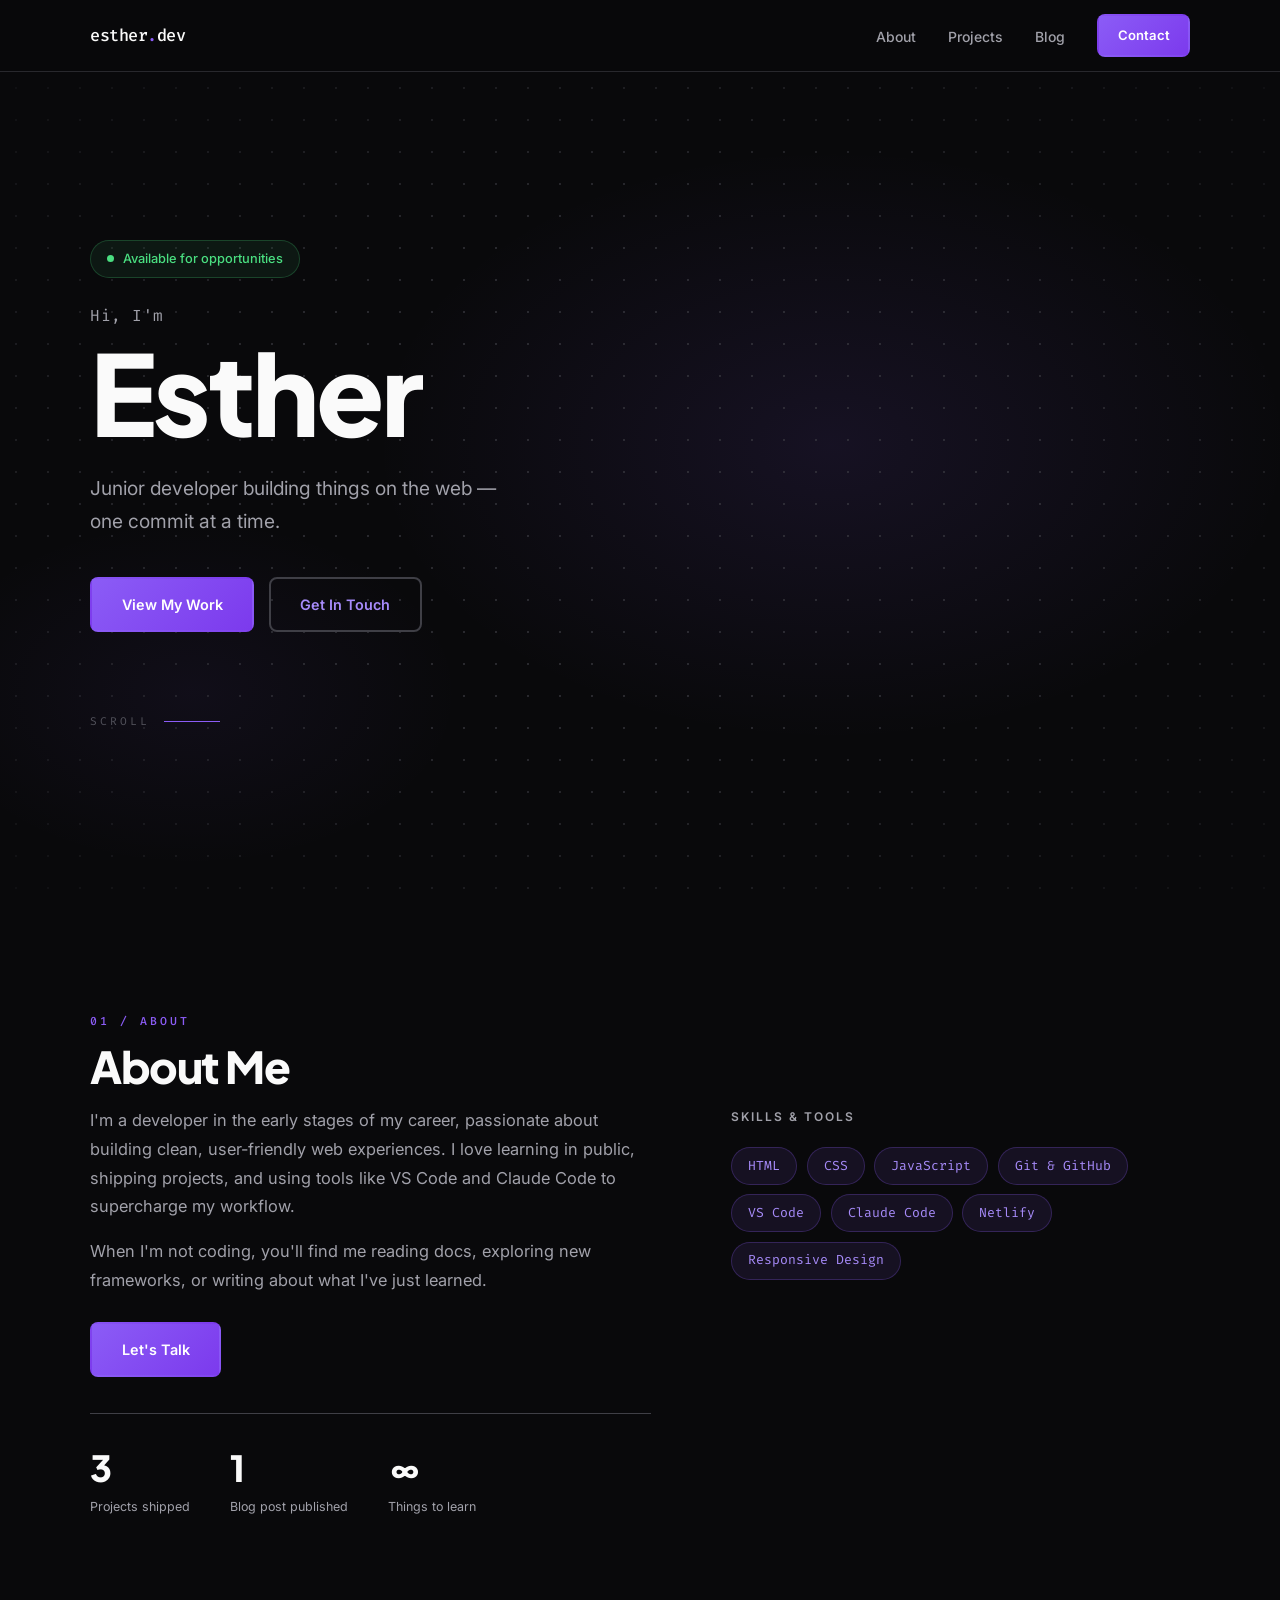
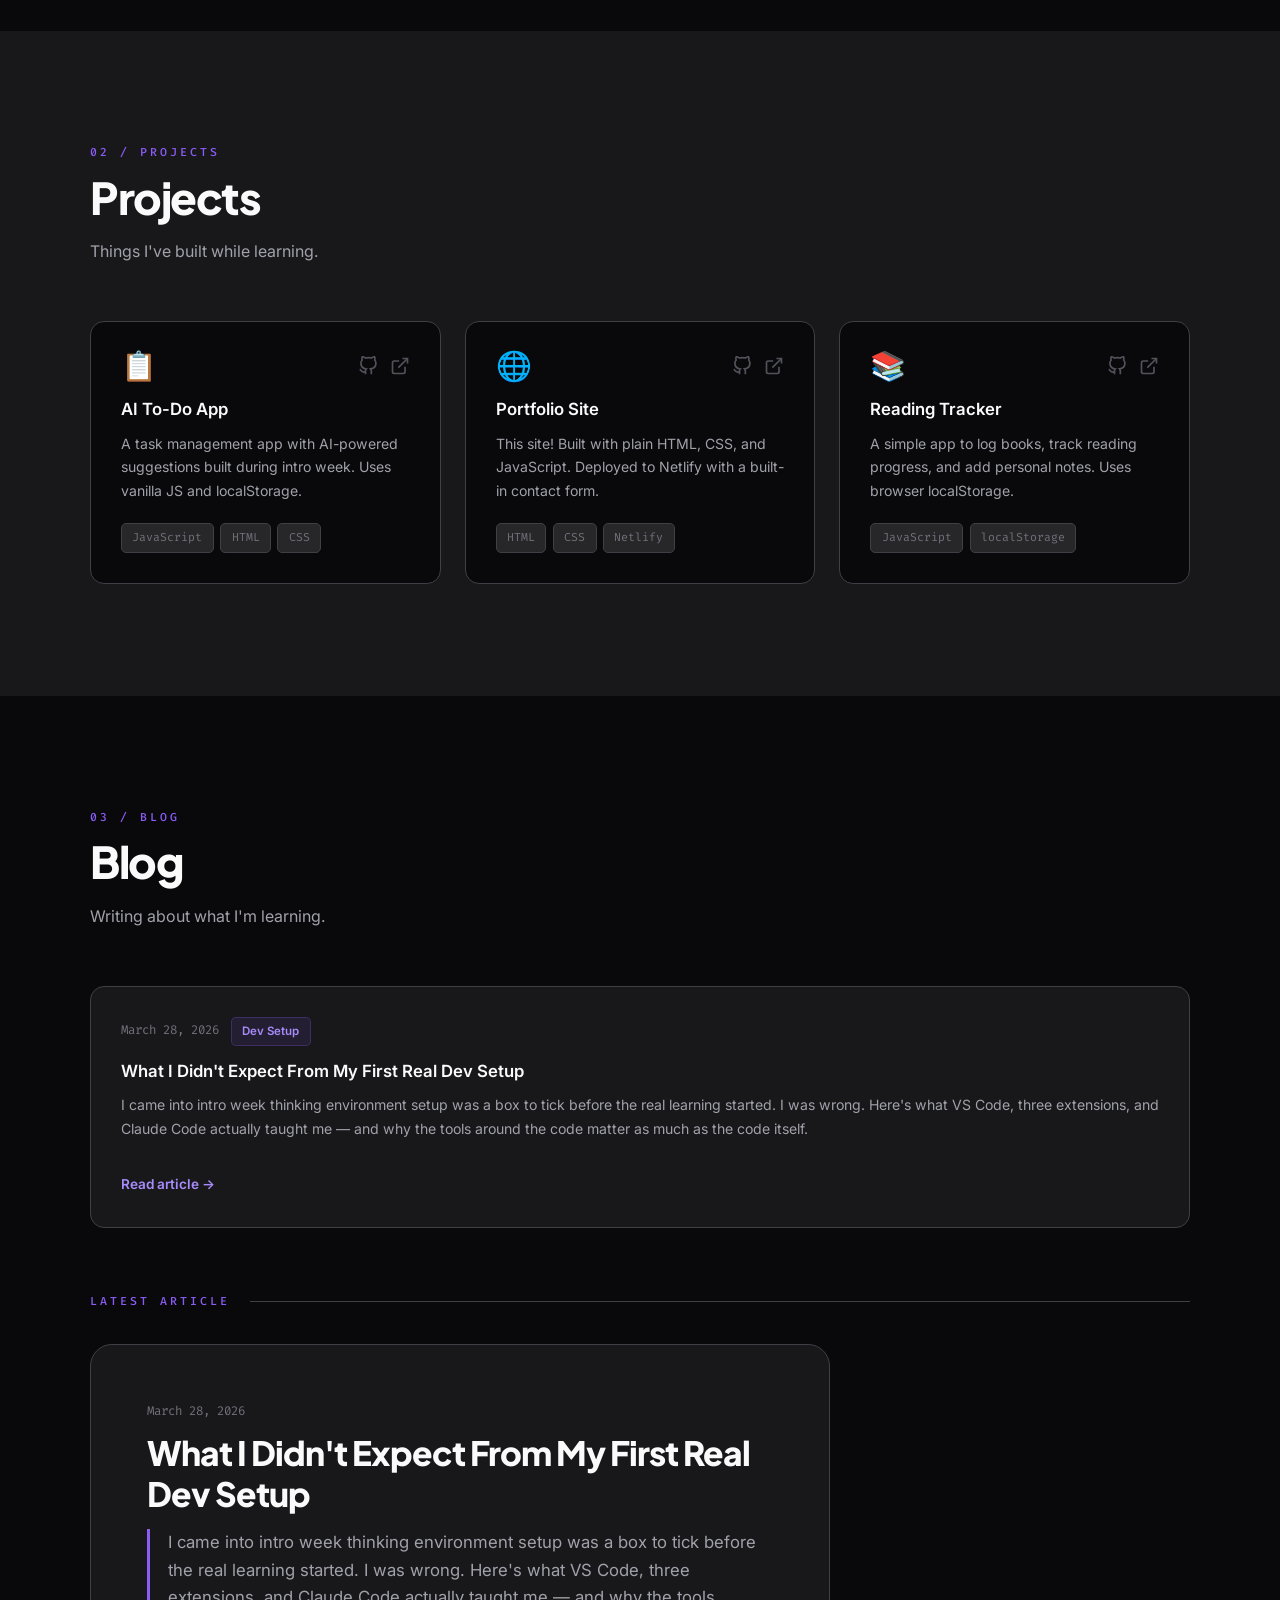
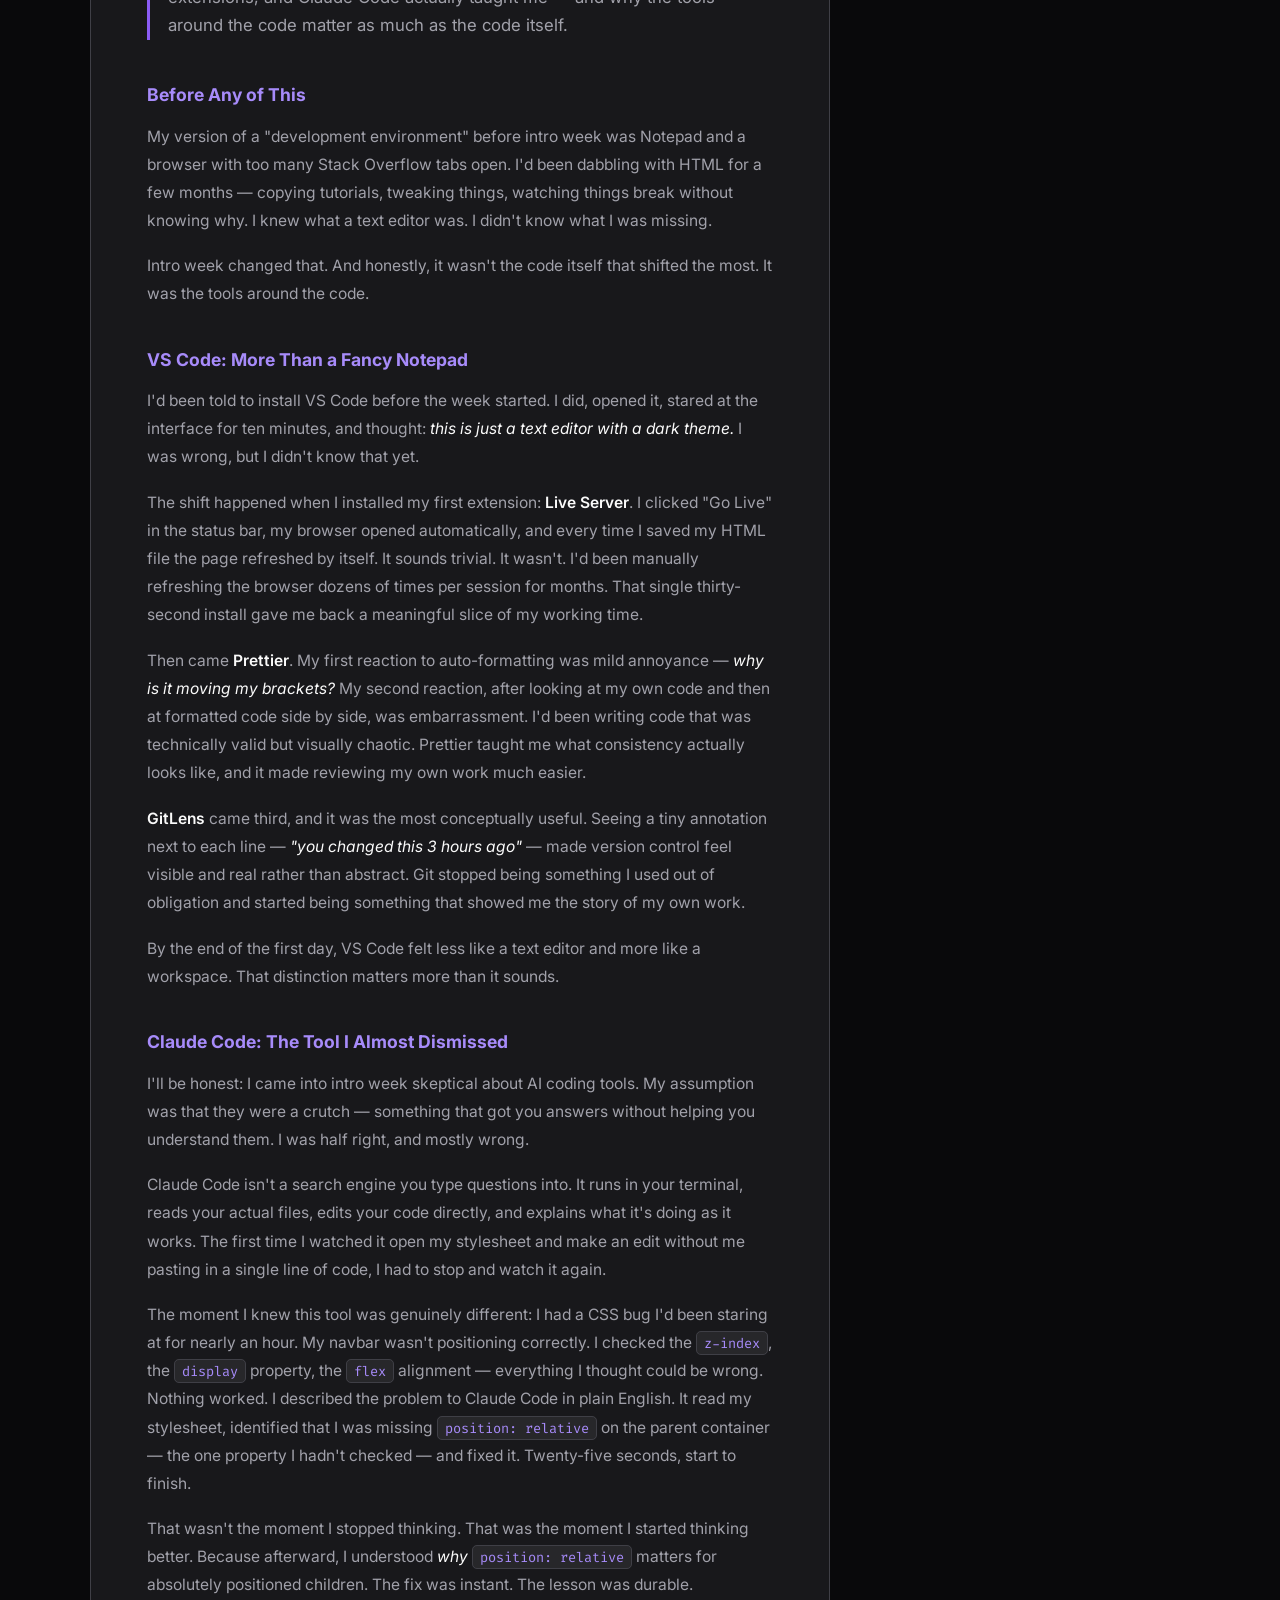
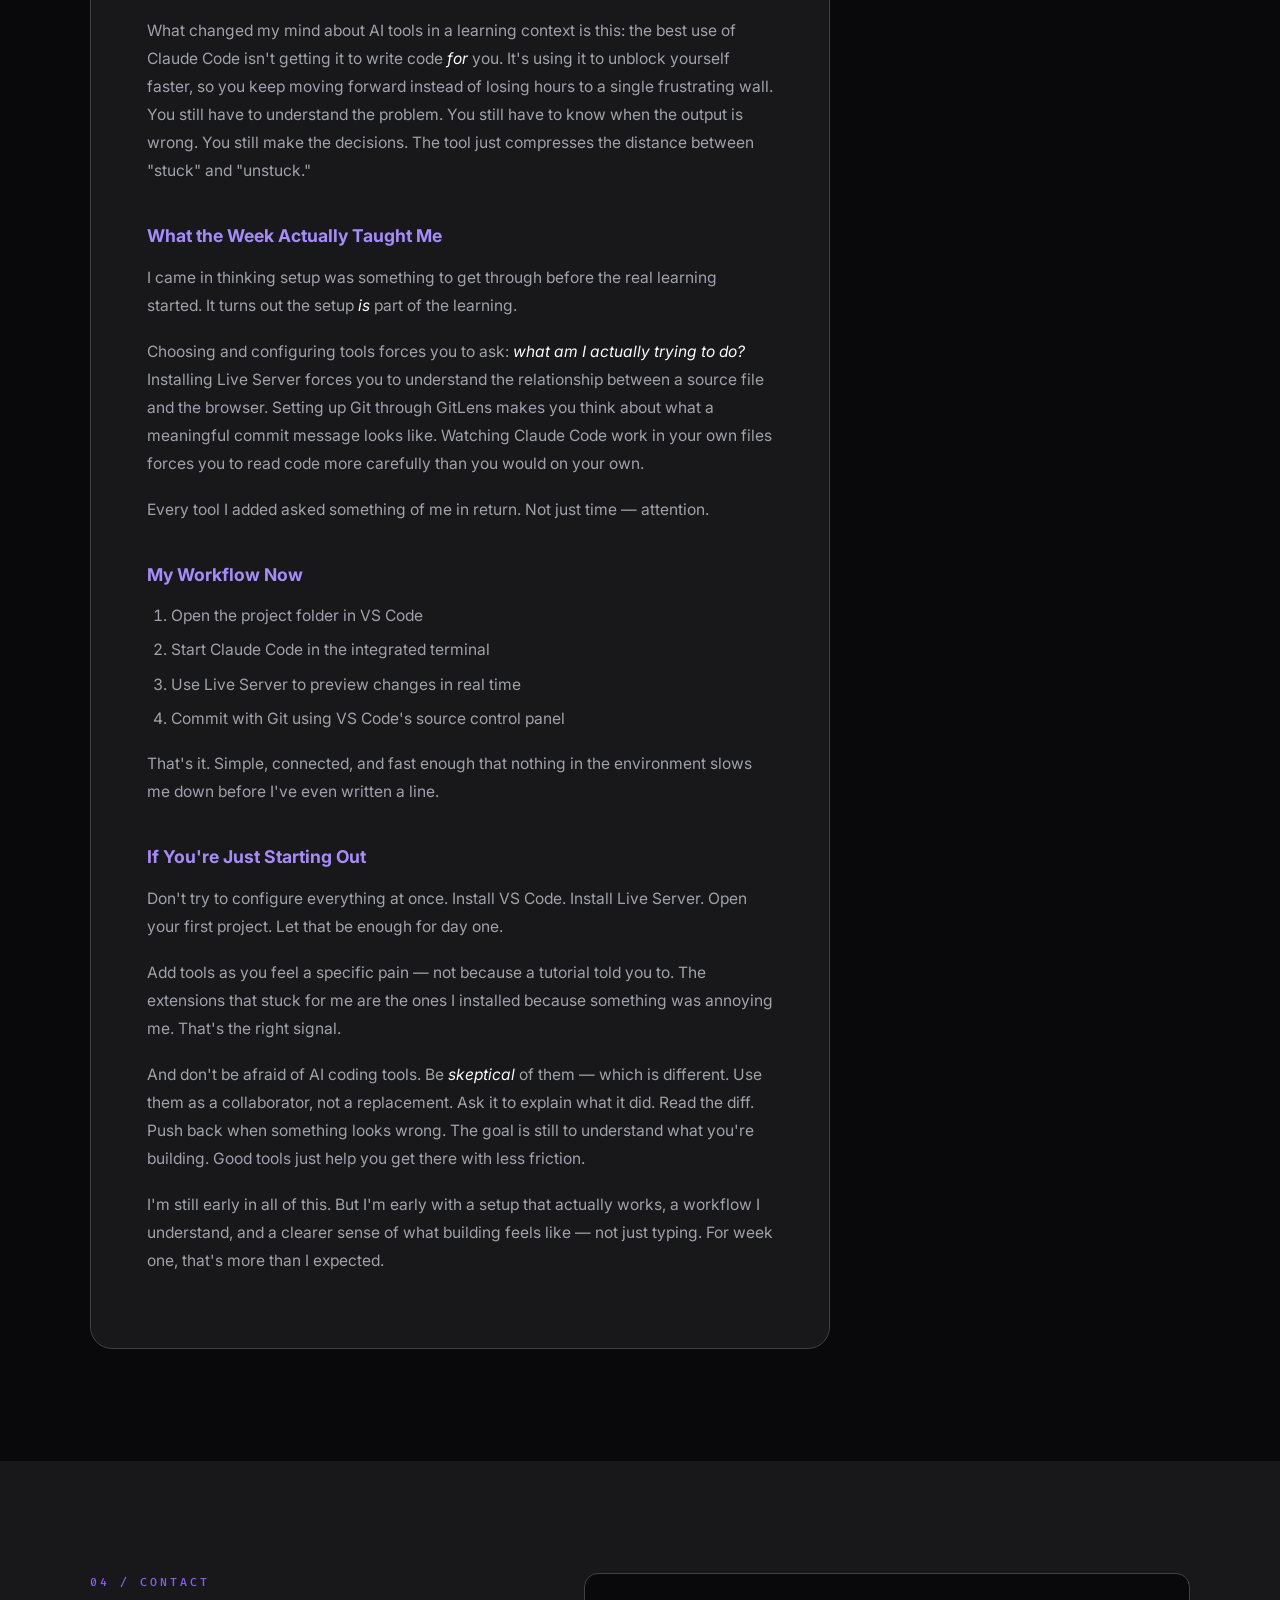
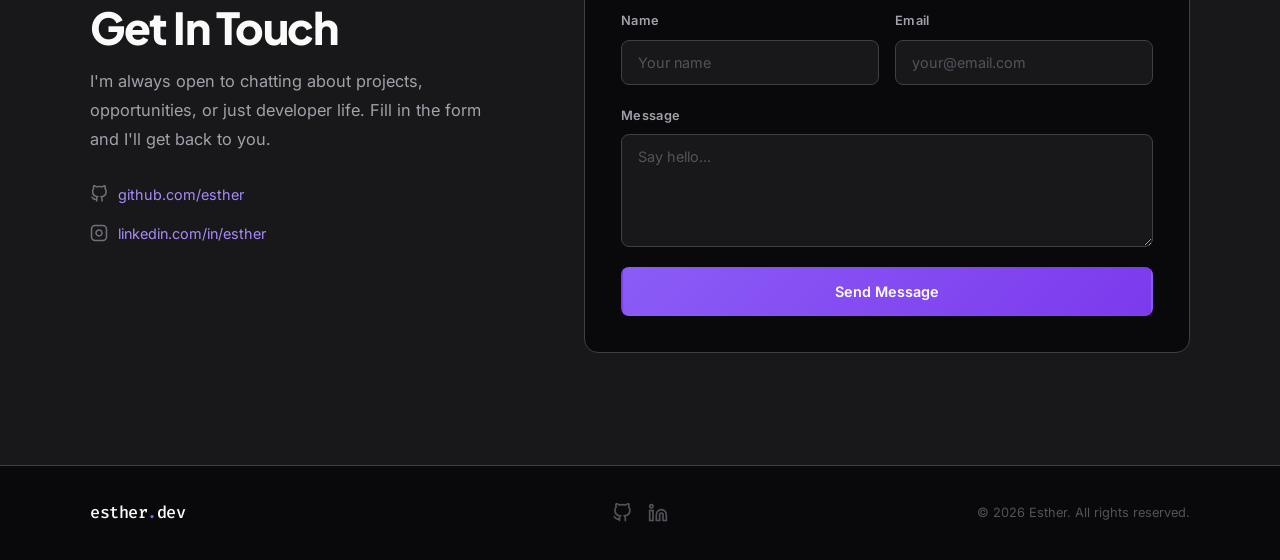
==== index.html @ bf86b767 "Add files via upload initial commit - portfolio website" ====
<!DOCTYPE html>
<html lang="en">
<head>
  <meta charset="UTF-8" />
  <meta name="viewport" content="width=device-width, initial-scale=1.0" />
  <title>Esther | Developer Portfolio</title>
  <link rel="stylesheet" href="style.css" />
  <link rel="preconnect" href="https://fonts.googleapis.com" />
  <link rel="preconnect" href="https://fonts.gstatic.com" crossorigin />
  <link href="https://fonts.googleapis.com/css2?family=Plus+Jakarta+Sans:wght@700;800&family=Inter:wght@400;500;600&family=Fira+Code:wght@400;500&display=swap" rel="stylesheet" />
</head>
<body>

  <!-- ========== NAV ========== -->
  <header class="nav-header">
    <nav class="nav container">
      <a href="#hero" class="nav-logo">esther<span class="accent">.</span>dev</a>
      <ul class="nav-links">
        <li><a href="#about">About</a></li>
        <li><a href="#projects">Projects</a></li>
        <li><a href="#blog">Blog</a></li>
        <li><a href="#contact" class="btn btn-sm">Contact</a></li>
      </ul>
      <button class="nav-toggle" aria-label="Toggle menu" aria-expanded="false">
        <span></span><span></span><span></span>
      </button>
    </nav>
  </header>

  <main>

    <!-- ========== HERO ========== -->
    <section id="hero" class="hero">
      <div class="hero-dots" aria-hidden="true"></div>
      <div class="container hero-inner">
        <div class="hero-badge fade-up">
          <span class="badge-dot"></span>
          Available for opportunities
        </div>
        <p class="hero-greeting fade-up delay-1">Hi, I'm</p>
        <h1 class="hero-name fade-up delay-2">Esther</h1>
        <p class="hero-tagline fade-up delay-3">
          Junior developer building things on the web —<br />
          one commit at a time.
        </p>
        <div class="hero-cta fade-up delay-4">
          <a href="#projects" class="btn">View My Work</a>
          <a href="#contact" class="btn btn-outline">Get In Touch</a>
        </div>
        <div class="hero-scroll fade-up delay-5" aria-hidden="true">
          <span>scroll</span>
          <div class="scroll-line"></div>
        </div>
      </div>
    </section>

    <!-- ========== ABOUT ========== -->
    <section id="about" class="about section">
      <div class="container">
        <span class="section-label reveal">01 / About</span>
        <h2 class="section-title reveal">About Me</h2>
        <div class="about-grid">
          <div class="about-text reveal">
            <p>
              I'm a developer in the early stages of my career, passionate about building clean,
              user-friendly web experiences. I love learning in public, shipping projects,
              and using tools like VS Code and Claude Code to supercharge my workflow.
            </p>
            <p>
              When I'm not coding, you'll find me reading docs, exploring new frameworks,
              or writing about what I've just learned.
            </p>
            <a href="#contact" class="btn mt-md">Let's Talk</a>
            <div class="about-stats">
              <div class="stat">
                <span class="stat-number">3</span>
                <span class="stat-label">Projects shipped</span>
              </div>
              <div class="stat">
                <span class="stat-number">1</span>
                <span class="stat-label">Blog post published</span>
              </div>
              <div class="stat">
                <span class="stat-number">&#8734;</span>
                <span class="stat-label">Things to learn</span>
              </div>
            </div>
          </div>
          <div class="skills reveal delay-1">
            <h3>Skills &amp; Tools</h3>
            <ul class="skill-list">
              <li><span class="skill-tag">HTML</span></li>
              <li><span class="skill-tag">CSS</span></li>
              <li><span class="skill-tag">JavaScript</span></li>
              <li><span class="skill-tag">Git &amp; GitHub</span></li>
              <li><span class="skill-tag">VS Code</span></li>
              <li><span class="skill-tag">Claude Code</span></li>
              <li><span class="skill-tag">Netlify</span></li>
              <li><span class="skill-tag">Responsive Design</span></li>
            </ul>
          </div>
        </div>
      </div>
    </section>

    <!-- ========== PROJECTS ========== -->
    <section id="projects" class="projects section section-alt">
      <div class="container">
        <span class="section-label reveal">02 / Projects</span>
        <h2 class="section-title reveal">Projects</h2>
        <p class="section-subtitle reveal">Things I've built while learning.</p>
        <div class="card-grid">

          <article class="card reveal">
            <div class="card-top">
              <span class="card-icon">&#128203;</span>
              <div class="card-links">
                <a href="#" aria-label="GitHub repo" title="GitHub">
                  <svg width="20" height="20" viewBox="0 0 24 24" fill="none" stroke="currentColor" stroke-width="2"><path d="M9 19c-5 1.5-5-2.5-7-3m14 6v-3.87a3.37 3.37 0 0 0-.94-2.61c3.14-.35 6.44-1.54 6.44-7A5.44 5.44 0 0 0 20 4.77 5.07 5.07 0 0 0 19.91 1S18.73.65 16 2.48a13.38 13.38 0 0 0-7 0C6.27.65 5.09 1 5.09 1A5.07 5.07 0 0 0 5 4.77a5.44 5.44 0 0 0-1.5 3.78c0 5.42 3.3 6.61 6.44 7A3.37 3.37 0 0 0 9 18.13V22"/></svg>
                </a>
                <a href="#" aria-label="Live demo" title="Live demo">
                  <svg width="20" height="20" viewBox="0 0 24 24" fill="none" stroke="currentColor" stroke-width="2"><path d="M18 13v6a2 2 0 0 1-2 2H5a2 2 0 0 1-2-2V8a2 2 0 0 1 2-2h6"/><polyline points="15 3 21 3 21 9"/><line x1="10" y1="14" x2="21" y2="3"/></svg>
                </a>
              </div>
            </div>
            <h3 class="card-title">AI To-Do App</h3>
            <p class="card-desc">A task management app with AI-powered suggestions built during intro week. Uses vanilla JS and localStorage.</p>
            <div class="card-tags">
              <span>JavaScript</span><span>HTML</span><span>CSS</span>
            </div>
          </article>

          <article class="card reveal delay-1">
            <div class="card-top">
              <span class="card-icon">&#127760;</span>
              <div class="card-links">
                <a href="#" aria-label="GitHub repo" title="GitHub">
                  <svg width="20" height="20" viewBox="0 0 24 24" fill="none" stroke="currentColor" stroke-width="2"><path d="M9 19c-5 1.5-5-2.5-7-3m14 6v-3.87a3.37 3.37 0 0 0-.94-2.61c3.14-.35 6.44-1.54 6.44-7A5.44 5.44 0 0 0 20 4.77 5.07 5.07 0 0 0 19.91 1S18.73.65 16 2.48a13.38 13.38 0 0 0-7 0C6.27.65 5.09 1 5.09 1A5.07 5.07 0 0 0 5 4.77a5.44 5.44 0 0 0-1.5 3.78c0 5.42 3.3 6.61 6.44 7A3.37 3.37 0 0 0 9 18.13V22"/></svg>
                </a>
                <a href="#" aria-label="Live demo" title="Live demo">
                  <svg width="20" height="20" viewBox="0 0 24 24" fill="none" stroke="currentColor" stroke-width="2"><path d="M18 13v6a2 2 0 0 1-2 2H5a2 2 0 0 1-2-2V8a2 2 0 0 1 2-2h6"/><polyline points="15 3 21 3 21 9"/><line x1="10" y1="14" x2="21" y2="3"/></svg>
                </a>
              </div>
            </div>
            <h3 class="card-title">Portfolio Site</h3>
            <p class="card-desc">This site! Built with plain HTML, CSS, and JavaScript. Deployed to Netlify with a built-in contact form.</p>
            <div class="card-tags">
              <span>HTML</span><span>CSS</span><span>Netlify</span>
            </div>
          </article>

          <article class="card reveal delay-2">
            <div class="card-top">
              <span class="card-icon">&#128218;</span>
              <div class="card-links">
                <a href="#" aria-label="GitHub repo" title="GitHub">
                  <svg width="20" height="20" viewBox="0 0 24 24" fill="none" stroke="currentColor" stroke-width="2"><path d="M9 19c-5 1.5-5-2.5-7-3m14 6v-3.87a3.37 3.37 0 0 0-.94-2.61c3.14-.35 6.44-1.54 6.44-7A5.44 5.44 0 0 0 20 4.77 5.07 5.07 0 0 0 19.91 1S18.73.65 16 2.48a13.38 13.38 0 0 0-7 0C6.27.65 5.09 1 5.09 1A5.07 5.07 0 0 0 5 4.77a5.44 5.44 0 0 0-1.5 3.78c0 5.42 3.3 6.61 6.44 7A3.37 3.37 0 0 0 9 18.13V22"/></svg>
                </a>
                <a href="#" aria-label="Live demo" title="Live demo">
                  <svg width="20" height="20" viewBox="0 0 24 24" fill="none" stroke="currentColor" stroke-width="2"><path d="M18 13v6a2 2 0 0 1-2 2H5a2 2 0 0 1-2-2V8a2 2 0 0 1 2-2h6"/><polyline points="15 3 21 3 21 9"/><line x1="10" y1="14" x2="21" y2="3"/></svg>
                </a>
              </div>
            </div>
            <h3 class="card-title">Reading Tracker</h3>
            <p class="card-desc">A simple app to log books, track reading progress, and add personal notes. Uses browser localStorage.</p>
            <div class="card-tags">
              <span>JavaScript</span><span>localStorage</span>
            </div>
          </article>

        </div>
      </div>
    </section>

    <!-- ========== BLOG ========== -->
    <section id="blog" class="blog section">
      <div class="container">
        <span class="section-label reveal">03 / Blog</span>
        <h2 class="section-title reveal">Blog</h2>
        <p class="section-subtitle reveal">Writing about what I'm learning.</p>
        <div class="card-grid card-grid--blog">

          <article class="card card--blog reveal">
            <div class="blog-meta">
              <time datetime="2026-03-28">March 28, 2026</time>
              <span class="blog-tag">Dev Setup</span>
            </div>
            <h3 class="card-title">
              <a href="#blog-post-1">What I Didn't Expect From My First Real Dev Setup</a>
            </h3>
            <p class="card-desc">
              I came into intro week thinking environment setup was a box to tick before the real learning started.
              I was wrong. Here's what VS Code, three extensions, and Claude Code actually taught me —
              and why the tools around the code matter as much as the code itself.
            </p>
            <a href="#blog-post-1" class="blog-read-more">Read article &rarr;</a>
          </article>

        </div>

        <!-- Inline article -->
        <div class="blog-divider reveal">
          <span class="blog-divider-label">Latest Article</span>
          <div class="blog-divider-line"></div>
        </div>

        <div id="blog-post-1" class="blog-post reveal">
          <div class="blog-post-header">
            <time datetime="2026-03-28">March 28, 2026</time>
            <h2>What I Didn't Expect From My First Real Dev Setup</h2>
            <p class="blog-post-intro">
              I came into intro week thinking environment setup was a box to tick before the real learning started.
              I was wrong. Here's what VS Code, three extensions, and Claude Code actually taught me —
              and why the tools around the code matter as much as the code itself.
            </p>
          </div>
          <div class="blog-post-body">

            <h3>Before Any of This</h3>
            <p>
              My version of a "development environment" before intro week was Notepad and a browser
              with too many Stack Overflow tabs open. I'd been dabbling with HTML for a few months —
              copying tutorials, tweaking things, watching things break without knowing why.
              I knew what a text editor was. I didn't know what I was missing.
            </p>
            <p>
              Intro week changed that. And honestly, it wasn't the code itself that shifted the most.
              It was the tools around the code.
            </p>

            <h3>VS Code: More Than a Fancy Notepad</h3>
            <p>
              I'd been told to install VS Code before the week started. I did, opened it, stared at the
              interface for ten minutes, and thought: <em>this is just a text editor with a dark theme.</em>
              I was wrong, but I didn't know that yet.
            </p>
            <p>
              The shift happened when I installed my first extension: <strong>Live Server</strong>.
              I clicked "Go Live" in the status bar, my browser opened automatically, and every time I saved
              my HTML file the page refreshed by itself. It sounds trivial. It wasn't. I'd been manually
              refreshing the browser dozens of times per session for months. That single thirty-second
              install gave me back a meaningful slice of my working time.
            </p>
            <p>
              Then came <strong>Prettier</strong>. My first reaction to auto-formatting was mild annoyance —
              <em>why is it moving my brackets?</em> My second reaction, after looking at my own code and
              then at formatted code side by side, was embarrassment. I'd been writing code that was
              technically valid but visually chaotic. Prettier taught me what consistency actually looks like,
              and it made reviewing my own work much easier.
            </p>
            <p>
              <strong>GitLens</strong> came third, and it was the most conceptually useful. Seeing a tiny
              annotation next to each line — <em>"you changed this 3 hours ago"</em> — made version control
              feel visible and real rather than abstract. Git stopped being something I used out of obligation
              and started being something that showed me the story of my own work.
            </p>
            <p>
              By the end of the first day, VS Code felt less like a text editor and more like a workspace.
              That distinction matters more than it sounds.
            </p>

            <h3>Claude Code: The Tool I Almost Dismissed</h3>
            <p>
              I'll be honest: I came into intro week skeptical about AI coding tools. My assumption
              was that they were a crutch — something that got you answers without helping you understand
              them. I was half right, and mostly wrong.
            </p>
            <p>
              Claude Code isn't a search engine you type questions into. It runs in your terminal,
              reads your actual files, edits your code directly, and explains what it's doing as it works.
              The first time I watched it open my stylesheet and make an edit without me pasting in a
              single line of code, I had to stop and watch it again.
            </p>
            <p>
              The moment I knew this tool was genuinely different: I had a CSS bug I'd been staring at
              for nearly an hour. My navbar wasn't positioning correctly. I checked the <code>z-index</code>,
              the <code>display</code> property, the <code>flex</code> alignment — everything I thought could
              be wrong. Nothing worked. I described the problem to Claude Code in plain English. It read my
              stylesheet, identified that I was missing <code>position: relative</code> on the parent container —
              the one property I hadn't checked — and fixed it. Twenty-five seconds, start to finish.
            </p>
            <p>
              That wasn't the moment I stopped thinking. That was the moment I started thinking better.
              Because afterward, I understood <em>why</em> <code>position: relative</code> matters for
              absolutely positioned children. The fix was instant. The lesson was durable.
            </p>
            <p>
              What changed my mind about AI tools in a learning context is this: the best use of Claude Code
              isn't getting it to write code <em>for</em> you. It's using it to unblock yourself faster,
              so you keep moving forward instead of losing hours to a single frustrating wall. You still have
              to understand the problem. You still have to know when the output is wrong. You still make the
              decisions. The tool just compresses the distance between "stuck" and "unstuck."
            </p>

            <h3>What the Week Actually Taught Me</h3>
            <p>
              I came in thinking setup was something to get through before the real learning started.
              It turns out the setup <em>is</em> part of the learning.
            </p>
            <p>
              Choosing and configuring tools forces you to ask: <em>what am I actually trying to do?</em>
              Installing Live Server forces you to understand the relationship between a source file and
              the browser. Setting up Git through GitLens makes you think about what a meaningful commit
              message looks like. Watching Claude Code work in your own files forces you to read code
              more carefully than you would on your own.
            </p>
            <p>
              Every tool I added asked something of me in return. Not just time — attention.
            </p>

            <h3>My Workflow Now</h3>
            <ol>
              <li>Open the project folder in VS Code</li>
              <li>Start Claude Code in the integrated terminal</li>
              <li>Use Live Server to preview changes in real time</li>
              <li>Commit with Git using VS Code's source control panel</li>
            </ol>
            <p>
              That's it. Simple, connected, and fast enough that nothing in the environment slows me
              down before I've even written a line.
            </p>

            <h3>If You're Just Starting Out</h3>
            <p>
              Don't try to configure everything at once. Install VS Code. Install Live Server. Open your
              first project. Let that be enough for day one.
            </p>
            <p>
              Add tools as you feel a specific pain — not because a tutorial told you to. The extensions
              that stuck for me are the ones I installed because something was annoying me. That's the
              right signal.
            </p>
            <p>
              And don't be afraid of AI coding tools. Be <em>skeptical</em> of them — which is different.
              Use them as a collaborator, not a replacement. Ask it to explain what it did. Read the diff.
              Push back when something looks wrong. The goal is still to understand what you're building.
              Good tools just help you get there with less friction.
            </p>
            <p>
              I'm still early in all of this. But I'm early with a setup that actually works, a workflow
              I understand, and a clearer sense of what building feels like — not just typing. For week one,
              that's more than I expected.
            </p>

          </div>
        </div>

      </div>
    </section>

    <!-- ========== CONTACT ========== -->
    <section id="contact" class="contact section section-alt">
      <div class="container contact-inner">
        <div class="contact-text reveal">
          <span class="section-label">04 / Contact</span>
          <h2 class="section-title">Get In Touch</h2>
          <p>
            I'm always open to chatting about projects, opportunities, or just developer life.
            Fill in the form and I'll get back to you.
          </p>
          <ul class="contact-links">
            <li>
              <svg width="18" height="18" viewBox="0 0 24 24" fill="none" stroke="currentColor" stroke-width="2"><path d="M9 19c-5 1.5-5-2.5-7-3m14 6v-3.87a3.37 3.37 0 0 0-.94-2.61c3.14-.35 6.44-1.54 6.44-7A5.44 5.44 0 0 0 20 4.77 5.07 5.07 0 0 0 19.91 1S18.73.65 16 2.48a13.38 13.38 0 0 0-7 0C6.27.65 5.09 1 5.09 1A5.07 5.07 0 0 0 5 4.77a5.44 5.44 0 0 0-1.5 3.78c0 5.42 3.3 6.61 6.44 7A3.37 3.37 0 0 0 9 18.13V22"/></svg>
              <a href="https://github.com" target="_blank" rel="noopener">github.com/esther</a>
            </li>
            <li>
              <svg width="18" height="18" viewBox="0 0 24 24" fill="none" stroke="currentColor" stroke-width="2"><rect x="2" y="2" width="20" height="20" rx="5" ry="5"/><path d="M16 11.37A4 4 0 1 1 12.63 8 4 4 0 0 1 16 11.37z"/><line x1="17.5" y1="6.5" x2="17.51" y2="6.5"/></svg>
              <a href="https://linkedin.com" target="_blank" rel="noopener">linkedin.com/in/esther</a>
            </li>
          </ul>
        </div>

<!-- Netlify-compatible contact form -->
<form
  name="contact"
  method="POST"
  data-netlify="true"
  netlify-honeypot="bot-field"
  class="contact-form reveal delay-1"
  id="contact-form"
>
  <input type="hidden" name="form-name" value="contact" />

  <p class="hidden" aria-hidden="true">
    <label>Don't fill this out: <input name="bot-field" /></label>
  </p>

  <div class="form-row">
    <div class="form-group">
      <label for="name">Name</label>
      <input type="text" id="name" name="name" placeholder="Your name" required />
    </div>
    <div class="form-group">
      <label for="email">Email</label>
      <input type="email" id="email" name="email" placeholder="your@email.com" required />
    </div>
  </div>

  <div class="form-group">
    <label for="message">Message</label>
    <textarea id="message" name="message" rows="5" placeholder="Say hello..." required></textarea>
  </div>

  <button type="submit" class="btn btn-full">Send Message</button>
</form>

      </div>
    </section>

  </main>

  <!-- ========== FOOTER ========== -->
  <footer class="footer">
    <div class="container footer-inner">
      <a href="#hero" class="nav-logo">esther<span class="accent">.</span>dev</a>
      <div class="footer-socials">
        <a href="https://github.com" target="_blank" rel="noopener" aria-label="GitHub">
          <svg width="20" height="20" viewBox="0 0 24 24" fill="none" stroke="currentColor" stroke-width="2"><path d="M9 19c-5 1.5-5-2.5-7-3m14 6v-3.87a3.37 3.37 0 0 0-.94-2.61c3.14-.35 6.44-1.54 6.44-7A5.44 5.44 0 0 0 20 4.77 5.07 5.07 0 0 0 19.91 1S18.73.65 16 2.48a13.38 13.38 0 0 0-7 0C6.27.65 5.09 1 5.09 1A5.07 5.07 0 0 0 5 4.77a5.44 5.44 0 0 0-1.5 3.78c0 5.42 3.3 6.61 6.44 7A3.37 3.37 0 0 0 9 18.13V22"/></svg>
        </a>
        <a href="https://linkedin.com" target="_blank" rel="noopener" aria-label="LinkedIn">
          <svg width="20" height="20" viewBox="0 0 24 24" fill="none" stroke="currentColor" stroke-width="2"><path d="M16 8a6 6 0 0 1 6 6v7h-4v-7a2 2 0 0 0-2-2 2 2 0 0 0-2 2v7h-4v-7a6 6 0 0 1 6-6z"/><rect x="2" y="9" width="4" height="12"/><circle cx="4" cy="4" r="2"/></svg>
        </a>
      </div>
      <p class="footer-copy">&copy; <span id="year"></span> Esther. All rights reserved.</p>
    </div>
  </footer>

  <script src="app.js"></script>
</body>
</html>
---- style.css ----
/* ============================================================
   DESIGN TOKENS
   ============================================================ */
:root {
  /* Backgrounds */
  --clr-bg:        #09090b;
  --clr-surface:   #18181b;
  --clr-surface-2: #27272a;
  --clr-border:    #3f3f46;

  /* Accent — violet */
  --clr-accent:    #8b5cf6;
  --clr-accent-lt: #a78bfa;
  --clr-accent-dk: #7c3aed;

  /* Text */
  --clr-text:      #fafafa;
  --clr-muted:     #a1a1aa;

  /* Tags */
  --clr-tag-bg:    rgba(139,92,246,0.1);
  --clr-tag-text:  #a78bfa;
  --clr-tag-border:rgba(139,92,246,0.25);

  /* Status green */
  --clr-green:     #4ade80;

  /* Fonts */
  --font-display: 'Plus Jakarta Sans', system-ui, sans-serif;
  --font-sans:    'Inter', system-ui, sans-serif;
  --font-mono:    'Fira Code', monospace;

  /* Radii */
  --radius-sm: 8px;
  --radius-md: 14px;
  --radius-lg: 22px;
  --radius-pill: 999px;

  /* Shadows */
  --shadow-card: 0 8px 32px rgba(0,0,0,0.45);
  --shadow-glow: 0 0 48px rgba(139,92,246,0.2);

  --transition: 0.22s ease;
  --nav-h: 72px;
}

/* ============================================================
   RESET & BASE
   ============================================================ */
*, *::before, *::after { box-sizing: border-box; margin: 0; padding: 0; }

html { scroll-behavior: smooth; font-size: 16px; }

body {
  font-family: var(--font-sans);
  background: var(--clr-bg);
  color: var(--clr-text);
  line-height: 1.75;
  -webkit-font-smoothing: antialiased;
  -moz-osx-font-smoothing: grayscale;
}

img { display: block; max-width: 100%; }
a { color: inherit; text-decoration: none; }
ul, ol { list-style: none; }

code {
  font-family: var(--font-mono);
  background: var(--clr-surface-2);
  color: var(--clr-accent-lt);
  padding: 2px 7px;
  border-radius: 5px;
  font-size: 0.875em;
  border: 1px solid var(--clr-border);
}

/* ============================================================
   LAYOUT UTILITIES
   ============================================================ */
.container {
  width: min(1100px, 100% - 3rem);
  margin-inline: auto;
}

.section     { padding: 112px 0; }
.section-alt { background: var(--clr-surface); }

.mt-md { display: inline-block; margin-top: 1.75rem; }
.hidden { display: none !important; }

/* ============================================================
   SECTION LABELS  (e.g. "01 / About")
   ============================================================ */
.section-label {
  display: block;
  font-family: var(--font-mono);
  font-size: 0.72rem;
  font-weight: 500;
  color: var(--clr-accent);
  letter-spacing: 3px;
  text-transform: uppercase;
  margin-bottom: 0.6rem;
}

/* ============================================================
   BUTTONS
   ============================================================ */
.btn {
  display: inline-flex;
  align-items: center;
  gap: 0.5rem;
  padding: 0.8rem 1.85rem;
  background: linear-gradient(135deg, var(--clr-accent) 0%, var(--clr-accent-dk) 100%);
  color: #fff;
  border: 2px solid transparent;
  border-radius: var(--radius-sm);
  font-family: var(--font-sans);
  font-weight: 600;
  font-size: 0.9rem;
  cursor: pointer;
  transition:
    transform var(--transition),
    box-shadow var(--transition),
    filter var(--transition);
  text-decoration: none;
  white-space: nowrap;
}
.btn:hover {
  transform: translateY(-2px);
  box-shadow: var(--shadow-glow);
  filter: brightness(1.1);
}
.btn:active { transform: translateY(0); }

.btn-outline {
  background: transparent;
  color: var(--clr-accent-lt);
  border-color: var(--clr-border);
}
.btn-outline:hover {
  border-color: var(--clr-accent);
  background: rgba(139,92,246,0.08);
  filter: none;
  box-shadow: none;
}

.btn-sm { padding: 0.5rem 1.15rem; font-size: 0.82rem; }
.btn-full { width: 100%; justify-content: center; padding: 0.9rem; }

/* ============================================================
   NAVIGATION
   ============================================================ */
.nav-header {
  position: sticky;
  top: 0;
  z-index: 100;
  height: var(--nav-h);
  background: rgba(9, 9, 11, 0.8);
  backdrop-filter: blur(16px);
  -webkit-backdrop-filter: blur(16px);
  border-bottom: 1px solid rgba(63, 63, 70, 0.6);
}

.nav {
  display: flex;
  align-items: center;
  justify-content: space-between;
  height: 100%;
}

.nav-logo {
  font-family: var(--font-mono);
  font-size: 1.05rem;
  font-weight: 500;
  color: var(--clr-text);
  letter-spacing: -0.5px;
}
.nav-logo .accent { color: var(--clr-accent); }

.nav-links {
  display: flex;
  align-items: center;
  gap: 2rem;
}
.nav-links a:not(.btn) {
  font-size: 0.875rem;
  font-weight: 500;
  color: var(--clr-muted);
  position: relative;
  padding-bottom: 2px;
  transition: color var(--transition);
}
.nav-links a:not(.btn)::after {
  content: '';
  position: absolute;
  bottom: -3px;
  left: 0;
  right: 0;
  height: 2px;
  background: var(--clr-accent);
  border-radius: 2px;
  transform: scaleX(0);
  transform-origin: left;
  transition: transform var(--transition);
}
.nav-links a:not(.btn):hover,
.nav-links a:not(.btn).active { color: var(--clr-text); }
.nav-links a:not(.btn):hover::after,
.nav-links a:not(.btn).active::after { transform: scaleX(1); }

.nav-toggle {
  display: none;
  flex-direction: column;
  gap: 5px;
  background: none;
  border: none;
  cursor: pointer;
  padding: 6px;
}
.nav-toggle span {
  display: block;
  width: 22px;
  height: 2px;
  background: var(--clr-text);
  border-radius: 2px;
  transition: transform var(--transition), opacity var(--transition);
}
.nav-toggle[aria-expanded="true"] span:nth-child(1) { transform: translateY(7px) rotate(45deg); }
.nav-toggle[aria-expanded="true"] span:nth-child(2) { opacity: 0; }
.nav-toggle[aria-expanded="true"] span:nth-child(3) { transform: translateY(-7px) rotate(-45deg); }

/* ============================================================
   HERO
   ============================================================ */
.hero {
  min-height: calc(100vh - var(--nav-h));
  display: flex;
  align-items: center;
  padding: 80px 0;
  position: relative;
  overflow: hidden;
}

/* Dot grid background */
.hero-dots {
  position: absolute;
  inset: 0;
  background-image: radial-gradient(circle, rgba(63,63,70,0.6) 1px, transparent 1px);
  background-size: 32px 32px;
  mask-image: radial-gradient(ellipse 80% 80% at 50% 50%, black 40%, transparent 100%);
  pointer-events: none;
}

/* Radial glow */
.hero::before {
  content: '';
  position: absolute;
  inset: 0;
  background:
    radial-gradient(ellipse 55% 55% at 65% 45%, rgba(139,92,246,0.1) 0%, transparent 65%),
    radial-gradient(ellipse 35% 35% at 15% 75%, rgba(139,92,246,0.06) 0%, transparent 60%);
  pointer-events: none;
}

.hero-inner { position: relative; }

/* Availability badge */
.hero-badge {
  display: inline-flex;
  align-items: center;
  gap: 0.55rem;
  padding: 0.4rem 1rem;
  background: rgba(74, 222, 128, 0.07);
  border: 1px solid rgba(74, 222, 128, 0.22);
  border-radius: var(--radius-pill);
  font-size: 0.8rem;
  font-weight: 500;
  color: var(--clr-green);
  margin-bottom: 1.5rem;
}
.badge-dot {
  width: 7px;
  height: 7px;
  background: var(--clr-green);
  border-radius: 50%;
  animation: pulse-dot 2.2s ease-in-out infinite;
}
@keyframes pulse-dot {
  0%, 100% { opacity: 1;   transform: scale(1); }
  50%       { opacity: 0.4; transform: scale(0.8); }
}

.hero-greeting {
  font-family: var(--font-mono);
  font-size: 1rem;
  color: var(--clr-muted);
  margin-bottom: 0.4rem;
  letter-spacing: 0.5px;
}

.hero-name {
  font-family: var(--font-display);
  font-size: clamp(3.5rem, 10vw, 7rem);
  font-weight: 800;
  line-height: 1;
  letter-spacing: -3px;
  background: linear-gradient(135deg, var(--clr-text) 40%, var(--clr-accent-lt) 100%);
  -webkit-background-clip: text;
  -webkit-text-fill-color: transparent;
  background-clip: text;
  margin-bottom: 1.5rem;
}

.hero-tagline {
  font-size: clamp(1rem, 2.5vw, 1.2rem);
  color: var(--clr-muted);
  max-width: 500px;
  line-height: 1.7;
  margin-bottom: 2.5rem;
}

.hero-cta {
  display: flex;
  gap: 0.9rem;
  flex-wrap: wrap;
  margin-bottom: 5rem;
}

.hero-scroll {
  display: flex;
  align-items: center;
  gap: 0.9rem;
  color: #52525b;
  font-size: 0.7rem;
  letter-spacing: 3px;
  text-transform: uppercase;
  font-family: var(--font-mono);
}
.scroll-line {
  width: 56px;
  height: 1px;
  background: #3f3f46;
  position: relative;
  overflow: hidden;
}
.scroll-line::after {
  content: '';
  position: absolute;
  inset: 0;
  background: var(--clr-accent);
  animation: scanline 2.4s ease-in-out infinite;
}
@keyframes scanline {
  0%   { transform: translateX(-100%); }
  100% { transform: translateX(250%); }
}

/* ============================================================
   SECTION TITLES
   ============================================================ */
.section-title {
  font-family: var(--font-display);
  font-size: clamp(1.9rem, 4.5vw, 2.75rem);
  font-weight: 800;
  letter-spacing: -1.5px;
  line-height: 1.1;
  margin-bottom: 1rem;
  color: var(--clr-text);
}
.section-subtitle {
  color: var(--clr-muted);
  margin-bottom: 3.5rem;
  font-size: 1rem;
}

/* ============================================================
   ABOUT
   ============================================================ */
.about-grid {
  display: grid;
  grid-template-columns: 1.1fr 0.9fr;
  gap: 5rem;
  align-items: start;
}

.about-text p {
  color: var(--clr-muted);
  margin-bottom: 1rem;
  font-size: 1.025rem;
}
.about-text p:last-of-type { margin-bottom: 0; }

/* Stats row */
.about-stats {
  display: flex;
  gap: 2.5rem;
  margin-top: 2.25rem;
  padding-top: 2.25rem;
  border-top: 1px solid var(--clr-border);
}
.stat-number {
  display: block;
  font-family: var(--font-display);
  font-size: 2.25rem;
  font-weight: 800;
  letter-spacing: -1px;
  color: var(--clr-text);
  line-height: 1;
  margin-bottom: 0.3rem;
}
.stat-label {
  font-size: 0.78rem;
  color: var(--clr-muted);
  line-height: 1.3;
}

.skills h3 {
  font-size: 0.75rem;
  font-weight: 600;
  color: var(--clr-muted);
  text-transform: uppercase;
  letter-spacing: 2px;
  margin-bottom: 1.25rem;
}
.skill-list {
  display: flex;
  flex-wrap: wrap;
  gap: 0.6rem;
}
.skill-tag {
  display: inline-block;
  padding: 0.4rem 1rem;
  background: var(--clr-tag-bg);
  color: var(--clr-tag-text);
  border: 1px solid var(--clr-tag-border);
  border-radius: var(--radius-pill);
  font-size: 0.82rem;
  font-family: var(--font-mono);
  transition: background var(--transition), border-color var(--transition);
}
.skill-tag:hover {
  background: rgba(139,92,246,0.18);
  border-color: rgba(139,92,246,0.45);
}

/* ============================================================
   CARDS (shared — projects + blog)
   ============================================================ */
.card-grid {
  display: grid;
  grid-template-columns: repeat(auto-fit, minmax(290px, 1fr));
  gap: 1.5rem;
}

.card {
  position: relative;
  background: var(--clr-surface);
  border: 1px solid var(--clr-border);
  border-radius: var(--radius-md);
  padding: 1.875rem;
  overflow: hidden;
  transition:
    border-color var(--transition),
    transform var(--transition),
    box-shadow var(--transition);
}

/* Gradient bottom accent that slides in on hover */
.card::after {
  content: '';
  position: absolute;
  bottom: 0;
  left: 0;
  right: 0;
  height: 2px;
  background: linear-gradient(90deg, var(--clr-accent-dk), var(--clr-accent-lt));
  border-radius: 0 0 var(--radius-md) var(--radius-md);
  opacity: 0;
  transition: opacity var(--transition);
}

.card:hover {
  border-color: rgba(139,92,246,0.45);
  transform: translateY(-5px);
  box-shadow: var(--shadow-card);
}
.card:hover::after { opacity: 1; }

/* Section-alt cards invert the bg */
.section-alt .card {
  background: var(--clr-bg);
}

.card-top {
  display: flex;
  align-items: center;
  justify-content: space-between;
  margin-bottom: 1.1rem;
}
.card-icon { font-size: 1.8rem; line-height: 1; }

.card-links {
  display: flex;
  gap: 0.75rem;
  color: #52525b;
}
.card-links a {
  transition: color var(--transition);
  display: flex;
  align-items: center;
}
.card-links a:hover { color: var(--clr-accent-lt); }

.card-title {
  font-size: 1.05rem;
  font-weight: 600;
  margin-bottom: 0.6rem;
  color: var(--clr-text);
  line-height: 1.4;
}
.card-title a { transition: color var(--transition); }
.card-title a:hover { color: var(--clr-accent-lt); }

.card-desc {
  color: var(--clr-muted);
  font-size: 0.88rem;
  line-height: 1.7;
  margin-bottom: 1.25rem;
}

.card-tags {
  display: flex;
  flex-wrap: wrap;
  gap: 0.4rem;
  margin-top: auto;
}
.card-tags span {
  font-size: 0.72rem;
  font-family: var(--font-mono);
  color: #71717a;
  background: var(--clr-surface-2);
  padding: 0.22rem 0.65rem;
  border-radius: 5px;
  border: 1px solid var(--clr-border);
}

/* ============================================================
   BLOG CARDS
   ============================================================ */
.card--blog { background: var(--clr-surface); }
.section-alt .card--blog { background: var(--clr-bg); }

.blog-meta {
  display: flex;
  align-items: center;
  gap: 0.75rem;
  margin-bottom: 0.875rem;
}
.blog-meta time {
  font-size: 0.78rem;
  color: #71717a;
  font-family: var(--font-mono);
}
.blog-tag {
  font-size: 0.72rem;
  font-weight: 600;
  color: var(--clr-accent-lt);
  background: var(--clr-tag-bg);
  padding: 0.22rem 0.65rem;
  border-radius: 5px;
  border: 1px solid var(--clr-tag-border);
}
.blog-read-more {
  display: inline-flex;
  align-items: center;
  gap: 0.3rem;
  margin-top: 0.75rem;
  font-size: 0.85rem;
  font-weight: 600;
  color: var(--clr-accent-lt);
  transition: gap var(--transition), color var(--transition);
}
.blog-read-more:hover {
  gap: 0.55rem;
  color: #fff;
}

/* ============================================================
   BLOG POST (inline article)
   ============================================================ */
.blog-divider {
  display: flex;
  align-items: center;
  gap: 1.25rem;
  margin-top: 4rem;
  margin-bottom: 2rem;
}
.blog-divider-label {
  font-family: var(--font-mono);
  font-size: 0.72rem;
  font-weight: 500;
  color: var(--clr-accent);
  letter-spacing: 3px;
  text-transform: uppercase;
  white-space: nowrap;
}
.blog-divider-line {
  flex: 1;
  height: 1px;
  background: var(--clr-border);
}

.blog-post {
  background: var(--clr-surface);
  border: 1px solid var(--clr-border);
  border-radius: var(--radius-lg);
  padding: clamp(1.75rem, 5vw, 3.5rem);
  max-width: 740px;
}

.blog-post-header time {
  font-size: 0.78rem;
  font-family: var(--font-mono);
  color: #71717a;
  display: block;
  margin-bottom: 0.6rem;
}
.blog-post-header h2 {
  font-family: var(--font-display);
  font-size: clamp(1.5rem, 3.5vw, 2.1rem);
  font-weight: 800;
  letter-spacing: -1px;
  line-height: 1.2;
  margin-bottom: 1rem;
}
.blog-post-intro {
  color: var(--clr-muted);
  font-size: 1.05rem;
  line-height: 1.65;
  border-left: 3px solid var(--clr-accent);
  padding-left: 1.1rem;
  margin-bottom: 2.5rem;
}

.blog-post-body h3 {
  font-size: 1.1rem;
  font-weight: 700;
  color: var(--clr-accent-lt);
  margin: 2.25rem 0 0.75rem;
}
.blog-post-body p {
  color: var(--clr-muted);
  margin-bottom: 1.1rem;
  font-size: 0.975rem;
  line-height: 1.8;
}
.blog-post-body ul,
.blog-post-body ol {
  list-style: initial;
  padding-left: 1.5rem;
  color: var(--clr-muted);
  margin-bottom: 1.1rem;
  font-size: 0.975rem;
}
.blog-post-body ol { list-style: decimal; }
.blog-post-body li { margin-bottom: 0.5rem; line-height: 1.7; }
.blog-post-body strong { color: var(--clr-text); font-weight: 600; }
.blog-post-body em { color: var(--clr-text); }

/* ============================================================
   CONTACT
   ============================================================ */
.contact-inner {
  display: grid;
  grid-template-columns: 1fr 1.3fr;
  gap: 5rem;
  align-items: start;
}

.contact-text p {
  color: var(--clr-muted);
  margin-bottom: 1.75rem;
  font-size: 1.025rem;
}
.contact-links {
  display: flex;
  flex-direction: column;
  gap: 0.875rem;
}
.contact-links li {
  display: flex;
  align-items: center;
  gap: 0.65rem;
  color: #71717a;
  font-size: 0.9rem;
}
.contact-links a {
  color: var(--clr-accent-lt);
  transition: color var(--transition);
}
.contact-links a:hover { color: var(--clr-text); }

/* Form */
.contact-form {
  background: var(--clr-bg);
  border: 1px solid var(--clr-border);
  border-radius: var(--radius-md);
  padding: 2.25rem;
  display: flex;
  flex-direction: column;
  gap: 1.25rem;
}

/* Side-by-side name + email */
.form-row {
  display: grid;
  grid-template-columns: 1fr 1fr;
  gap: 1rem;
}

.form-group {
  display: flex;
  flex-direction: column;
  gap: 0.45rem;
}
.form-group label {
  font-size: 0.8rem;
  font-weight: 600;
  color: var(--clr-muted);
  letter-spacing: 0.3px;
}
.form-group input,
.form-group textarea {
  background: var(--clr-surface);
  border: 1px solid var(--clr-border);
  border-radius: var(--radius-sm);
  color: var(--clr-text);
  font-family: var(--font-sans);
  font-size: 0.9rem;
  padding: 0.8rem 1rem;
  outline: none;
  transition: border-color var(--transition), box-shadow var(--transition);
  resize: vertical;
}
.form-group input::placeholder,
.form-group textarea::placeholder { color: #52525b; }
.form-group input:focus,
.form-group textarea:focus {
  border-color: var(--clr-accent);
  box-shadow: 0 0 0 3px rgba(139,92,246,0.12);
}

.form-success {
  font-size: 0.85rem;
  color: var(--clr-green);
  text-align: center;
  min-height: 1.25rem;
  font-weight: 500;
}

/* ============================================================
   FOOTER
   ============================================================ */
.footer {
  border-top: 1px solid var(--clr-border);
  padding: 2rem 0;
}
.footer-inner {
  display: grid;
  grid-template-columns: 1fr auto 1fr;
  align-items: center;
  gap: 1.5rem;
}
.footer-socials {
  display: flex;
  gap: 1rem;
  justify-content: center;
}
.footer-socials a {
  color: #52525b;
  display: flex;
  transition: color var(--transition);
}
.footer-socials a:hover { color: var(--clr-accent-lt); }

.footer-copy {
  font-size: 0.8rem;
  color: #52525b;
  text-align: right;
}

/* ============================================================
   SCROLL ANIMATIONS
   ============================================================ */
.fade-up {
  opacity: 0;
  transform: translateY(22px);
  animation: fadeUp 0.65s ease forwards;
}
.reveal {
  opacity: 0;
  transform: translateY(18px);
  transition: opacity 0.55s ease, transform 0.55s ease;
}
.reveal.is-visible { opacity: 1; transform: none; }

.delay-1 { animation-delay: 0.12s; transition-delay: 0.1s; }
.delay-2 { animation-delay: 0.24s; transition-delay: 0.2s; }
.delay-3 { animation-delay: 0.36s; transition-delay: 0.3s; }
.delay-4 { animation-delay: 0.48s; transition-delay: 0.4s; }
.delay-5 { animation-delay: 0.6s;  transition-delay: 0.5s; }

@keyframes fadeUp {
  to { opacity: 1; transform: none; }
}

/* ============================================================
   RESPONSIVE
   ============================================================ */
@media (max-width: 900px) {
  .about-grid { grid-template-columns: 1fr; gap: 3rem; }
  .contact-inner { grid-template-columns: 1fr; gap: 3rem; }
}

@media (max-width: 768px) {
  .nav-links {
    display: none;
    position: absolute;
    top: var(--nav-h);
    left: 0;
    right: 0;
    background: rgba(9,9,11,0.97);
    backdrop-filter: blur(16px);
    border-bottom: 1px solid var(--clr-border);
    flex-direction: column;
    align-items: flex-start;
    padding: 1.75rem 1.5rem;
    gap: 1.5rem;
  }
  .nav-links.is-open { display: flex; }
  .nav-toggle { display: flex; }

  .footer-inner {
    grid-template-columns: 1fr;
    text-align: center;
    justify-items: center;
  }
  .footer-copy { text-align: center; }

  .hero-cta { flex-direction: column; align-items: flex-start; }
  .form-row  { grid-template-columns: 1fr; }
  .about-stats { gap: 1.5rem; }
}

@media (max-width: 480px) {
  .section { padding: 80px 0; }
  .card-grid { grid-template-columns: 1fr; }
  .contact-form { padding: 1.5rem; }
}
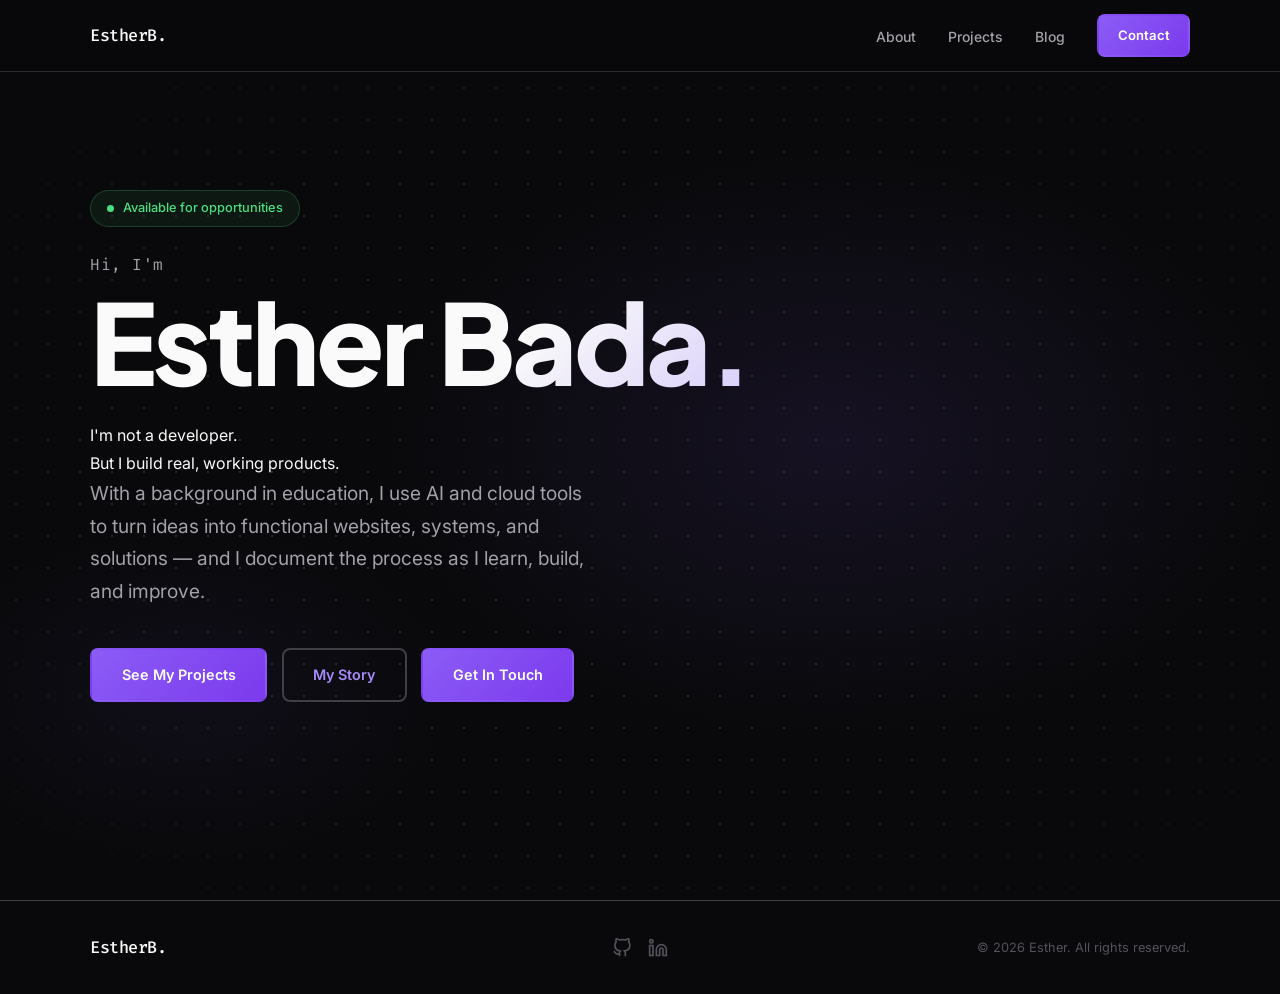
==== commit 338feb30: "Final Update: portfolio structure, blog and documentation" ====
--- a/index.html
+++ b/index.html
@@ -3,7 +3,7 @@
 <head>
   <meta charset="UTF-8" />
   <meta name="viewport" content="width=device-width, initial-scale=1.0" />
-  <title>Esther | Developer Portfolio</title>
+  <title>Esther Bada | Portfolio</title>
   <link rel="stylesheet" href="style.css" />
   <link rel="preconnect" href="https://fonts.googleapis.com" />
   <link rel="preconnect" href="https://fonts.gstatic.com" crossorigin />
@@ -14,12 +14,12 @@
   <!-- ========== NAV ========== -->
   <header class="nav-header">
     <nav class="nav container">
-      <a href="#hero" class="nav-logo">esther<span class="accent">.</span>dev</a>
+      <a href="index.html" class="nav-logo">Esther<span class="accent"></span>B.</a>
       <ul class="nav-links">
-        <li><a href="#about">About</a></li>
-        <li><a href="#projects">Projects</a></li>
-        <li><a href="#blog">Blog</a></li>
-        <li><a href="#contact" class="btn btn-sm">Contact</a></li>
+        <li><a href="about.html">About</a></li>
+        <li><a href="projects.html">Projects</a></li>
+        <li><a href="blog.html">Blog</a></li>
+        <li><a href="contact.html" class="btn btn-sm">Contact</a></li>
       </ul>
       <button class="nav-toggle" aria-label="Toggle menu" aria-expanded="false">
         <span></span><span></span><span></span>
@@ -38,372 +38,19 @@
           Available for opportunities
         </div>
         <p class="hero-greeting fade-up delay-1">Hi, I'm</p>
-        <h1 class="hero-name fade-up delay-2">Esther</h1>
-        <p class="hero-tagline fade-up delay-3">
-          Junior developer building things on the web —<br />
-          one commit at a time.
+        <h1 class="hero-name fade-up delay-2">Esther Bada.</h1>
+        <p class="hero-headline fade-up delay-3">
+          I'm not a developer.<br class="hero-br" />
+          But I build real, working products.
         </p>
-        <div class="hero-cta fade-up delay-4">
-          <a href="#projects" class="btn">View My Work</a>
-          <a href="#contact" class="btn btn-outline">Get In Touch</a>
+        <p class="hero-tagline fade-up delay-4">
+          With a background in education, I use AI and cloud tools to turn ideas into functional websites, systems, and solutions — and I document the process as I learn, build, and improve.
+        </p>
+        <div class="hero-cta fade-up delay-5">
+          <a href="projects.html" class="btn">See My Projects</a>
+          <a href="about.html" class="btn btn-outline">My Story</a>
+          <a href="contact.html" class="btn btn-ghost">Get In Touch</a>
         </div>
-        <div class="hero-scroll fade-up delay-5" aria-hidden="true">
-          <span>scroll</span>
-          <div class="scroll-line"></div>
-        </div>
-      </div>
-    </section>
-
-    <!-- ========== ABOUT ========== -->
-    <section id="about" class="about section">
-      <div class="container">
-        <span class="section-label reveal">01 / About</span>
-        <h2 class="section-title reveal">About Me</h2>
-        <div class="about-grid">
-          <div class="about-text reveal">
-            <p>
-              I'm a developer in the early stages of my career, passionate about building clean,
-              user-friendly web experiences. I love learning in public, shipping projects,
-              and using tools like VS Code and Claude Code to supercharge my workflow.
-            </p>
-            <p>
-              When I'm not coding, you'll find me reading docs, exploring new frameworks,
-              or writing about what I've just learned.
-            </p>
-            <a href="#contact" class="btn mt-md">Let's Talk</a>
-            <div class="about-stats">
-              <div class="stat">
-                <span class="stat-number">3</span>
-                <span class="stat-label">Projects shipped</span>
-              </div>
-              <div class="stat">
-                <span class="stat-number">1</span>
-                <span class="stat-label">Blog post published</span>
-              </div>
-              <div class="stat">
-                <span class="stat-number">&#8734;</span>
-                <span class="stat-label">Things to learn</span>
-              </div>
-            </div>
-          </div>
-          <div class="skills reveal delay-1">
-            <h3>Skills &amp; Tools</h3>
-            <ul class="skill-list">
-              <li><span class="skill-tag">HTML</span></li>
-              <li><span class="skill-tag">CSS</span></li>
-              <li><span class="skill-tag">JavaScript</span></li>
-              <li><span class="skill-tag">Git &amp; GitHub</span></li>
-              <li><span class="skill-tag">VS Code</span></li>
-              <li><span class="skill-tag">Claude Code</span></li>
-              <li><span class="skill-tag">Netlify</span></li>
-              <li><span class="skill-tag">Responsive Design</span></li>
-            </ul>
-          </div>
-        </div>
-      </div>
-    </section>
-
-    <!-- ========== PROJECTS ========== -->
-    <section id="projects" class="projects section section-alt">
-      <div class="container">
-        <span class="section-label reveal">02 / Projects</span>
-        <h2 class="section-title reveal">Projects</h2>
-        <p class="section-subtitle reveal">Things I've built while learning.</p>
-        <div class="card-grid">
-
-          <article class="card reveal">
-            <div class="card-top">
-              <span class="card-icon">&#128203;</span>
-              <div class="card-links">
-                <a href="#" aria-label="GitHub repo" title="GitHub">
-                  <svg width="20" height="20" viewBox="0 0 24 24" fill="none" stroke="currentColor" stroke-width="2"><path d="M9 19c-5 1.5-5-2.5-7-3m14 6v-3.87a3.37 3.37 0 0 0-.94-2.61c3.14-.35 6.44-1.54 6.44-7A5.44 5.44 0 0 0 20 4.77 5.07 5.07 0 0 0 19.91 1S18.73.65 16 2.48a13.38 13.38 0 0 0-7 0C6.27.65 5.09 1 5.09 1A5.07 5.07 0 0 0 5 4.77a5.44 5.44 0 0 0-1.5 3.78c0 5.42 3.3 6.61 6.44 7A3.37 3.37 0 0 0 9 18.13V22"/></svg>
-                </a>
-                <a href="#" aria-label="Live demo" title="Live demo">
-                  <svg width="20" height="20" viewBox="0 0 24 24" fill="none" stroke="currentColor" stroke-width="2"><path d="M18 13v6a2 2 0 0 1-2 2H5a2 2 0 0 1-2-2V8a2 2 0 0 1 2-2h6"/><polyline points="15 3 21 3 21 9"/><line x1="10" y1="14" x2="21" y2="3"/></svg>
-                </a>
-              </div>
-            </div>
-            <h3 class="card-title">AI To-Do App</h3>
-            <p class="card-desc">A task management app with AI-powered suggestions built during intro week. Uses vanilla JS and localStorage.</p>
-            <div class="card-tags">
-              <span>JavaScript</span><span>HTML</span><span>CSS</span>
-            </div>
-          </article>
-
-          <article class="card reveal delay-1">
-            <div class="card-top">
-              <span class="card-icon">&#127760;</span>
-              <div class="card-links">
-                <a href="#" aria-label="GitHub repo" title="GitHub">
-                  <svg width="20" height="20" viewBox="0 0 24 24" fill="none" stroke="currentColor" stroke-width="2"><path d="M9 19c-5 1.5-5-2.5-7-3m14 6v-3.87a3.37 3.37 0 0 0-.94-2.61c3.14-.35 6.44-1.54 6.44-7A5.44 5.44 0 0 0 20 4.77 5.07 5.07 0 0 0 19.91 1S18.73.65 16 2.48a13.38 13.38 0 0 0-7 0C6.27.65 5.09 1 5.09 1A5.07 5.07 0 0 0 5 4.77a5.44 5.44 0 0 0-1.5 3.78c0 5.42 3.3 6.61 6.44 7A3.37 3.37 0 0 0 9 18.13V22"/></svg>
-                </a>
-                <a href="#" aria-label="Live demo" title="Live demo">
-                  <svg width="20" height="20" viewBox="0 0 24 24" fill="none" stroke="currentColor" stroke-width="2"><path d="M18 13v6a2 2 0 0 1-2 2H5a2 2 0 0 1-2-2V8a2 2 0 0 1 2-2h6"/><polyline points="15 3 21 3 21 9"/><line x1="10" y1="14" x2="21" y2="3"/></svg>
-                </a>
-              </div>
-            </div>
-            <h3 class="card-title">Portfolio Site</h3>
-            <p class="card-desc">This site! Built with plain HTML, CSS, and JavaScript. Deployed to Netlify with a built-in contact form.</p>
-            <div class="card-tags">
-              <span>HTML</span><span>CSS</span><span>Netlify</span>
-            </div>
-          </article>
-
-          <article class="card reveal delay-2">
-            <div class="card-top">
-              <span class="card-icon">&#128218;</span>
-              <div class="card-links">
-                <a href="#" aria-label="GitHub repo" title="GitHub">
-                  <svg width="20" height="20" viewBox="0 0 24 24" fill="none" stroke="currentColor" stroke-width="2"><path d="M9 19c-5 1.5-5-2.5-7-3m14 6v-3.87a3.37 3.37 0 0 0-.94-2.61c3.14-.35 6.44-1.54 6.44-7A5.44 5.44 0 0 0 20 4.77 5.07 5.07 0 0 0 19.91 1S18.73.65 16 2.48a13.38 13.38 0 0 0-7 0C6.27.65 5.09 1 5.09 1A5.07 5.07 0 0 0 5 4.77a5.44 5.44 0 0 0-1.5 3.78c0 5.42 3.3 6.61 6.44 7A3.37 3.37 0 0 0 9 18.13V22"/></svg>
-                </a>
-                <a href="#" aria-label="Live demo" title="Live demo">
-                  <svg width="20" height="20" viewBox="0 0 24 24" fill="none" stroke="currentColor" stroke-width="2"><path d="M18 13v6a2 2 0 0 1-2 2H5a2 2 0 0 1-2-2V8a2 2 0 0 1 2-2h6"/><polyline points="15 3 21 3 21 9"/><line x1="10" y1="14" x2="21" y2="3"/></svg>
-                </a>
-              </div>
-            </div>
-            <h3 class="card-title">Reading Tracker</h3>
-            <p class="card-desc">A simple app to log books, track reading progress, and add personal notes. Uses browser localStorage.</p>
-            <div class="card-tags">
-              <span>JavaScript</span><span>localStorage</span>
-            </div>
-          </article>
-
-        </div>
-      </div>
-    </section>
-
-    <!-- ========== BLOG ========== -->
-    <section id="blog" class="blog section">
-      <div class="container">
-        <span class="section-label reveal">03 / Blog</span>
-        <h2 class="section-title reveal">Blog</h2>
-        <p class="section-subtitle reveal">Writing about what I'm learning.</p>
-        <div class="card-grid card-grid--blog">
-
-          <article class="card card--blog reveal">
-            <div class="blog-meta">
-              <time datetime="2026-03-28">March 28, 2026</time>
-              <span class="blog-tag">Dev Setup</span>
-            </div>
-            <h3 class="card-title">
-              <a href="#blog-post-1">What I Didn't Expect From My First Real Dev Setup</a>
-            </h3>
-            <p class="card-desc">
-              I came into intro week thinking environment setup was a box to tick before the real learning started.
-              I was wrong. Here's what VS Code, three extensions, and Claude Code actually taught me —
-              and why the tools around the code matter as much as the code itself.
-            </p>
-            <a href="#blog-post-1" class="blog-read-more">Read article &rarr;</a>
-          </article>
-
-        </div>
-
-        <!-- Inline article -->
-        <div class="blog-divider reveal">
-          <span class="blog-divider-label">Latest Article</span>
-          <div class="blog-divider-line"></div>
-        </div>
-
-        <div id="blog-post-1" class="blog-post reveal">
-          <div class="blog-post-header">
-            <time datetime="2026-03-28">March 28, 2026</time>
-            <h2>What I Didn't Expect From My First Real Dev Setup</h2>
-            <p class="blog-post-intro">
-              I came into intro week thinking environment setup was a box to tick before the real learning started.
-              I was wrong. Here's what VS Code, three extensions, and Claude Code actually taught me —
-              and why the tools around the code matter as much as the code itself.
-            </p>
-          </div>
-          <div class="blog-post-body">
-
-            <h3>Before Any of This</h3>
-            <p>
-              My version of a "development environment" before intro week was Notepad and a browser
-              with too many Stack Overflow tabs open. I'd been dabbling with HTML for a few months —
-              copying tutorials, tweaking things, watching things break without knowing why.
-              I knew what a text editor was. I didn't know what I was missing.
-            </p>
-            <p>
-              Intro week changed that. And honestly, it wasn't the code itself that shifted the most.
-              It was the tools around the code.
-            </p>
-
-            <h3>VS Code: More Than a Fancy Notepad</h3>
-            <p>
-              I'd been told to install VS Code before the week started. I did, opened it, stared at the
-              interface for ten minutes, and thought: <em>this is just a text editor with a dark theme.</em>
-              I was wrong, but I didn't know that yet.
-            </p>
-            <p>
-              The shift happened when I installed my first extension: <strong>Live Server</strong>.
-              I clicked "Go Live" in the status bar, my browser opened automatically, and every time I saved
-              my HTML file the page refreshed by itself. It sounds trivial. It wasn't. I'd been manually
-              refreshing the browser dozens of times per session for months. That single thirty-second
-              install gave me back a meaningful slice of my working time.
-            </p>
-            <p>
-              Then came <strong>Prettier</strong>. My first reaction to auto-formatting was mild annoyance —
-              <em>why is it moving my brackets?</em> My second reaction, after looking at my own code and
-              then at formatted code side by side, was embarrassment. I'd been writing code that was
-              technically valid but visually chaotic. Prettier taught me what consistency actually looks like,
-              and it made reviewing my own work much easier.
-            </p>
-            <p>
-              <strong>GitLens</strong> came third, and it was the most conceptually useful. Seeing a tiny
-              annotation next to each line — <em>"you changed this 3 hours ago"</em> — made version control
-              feel visible and real rather than abstract. Git stopped being something I used out of obligation
-              and started being something that showed me the story of my own work.
-            </p>
-            <p>
-              By the end of the first day, VS Code felt less like a text editor and more like a workspace.
-              That distinction matters more than it sounds.
-            </p>
-
-            <h3>Claude Code: The Tool I Almost Dismissed</h3>
-            <p>
-              I'll be honest: I came into intro week skeptical about AI coding tools. My assumption
-              was that they were a crutch — something that got you answers without helping you understand
-              them. I was half right, and mostly wrong.
-            </p>
-            <p>
-              Claude Code isn't a search engine you type questions into. It runs in your terminal,
-              reads your actual files, edits your code directly, and explains what it's doing as it works.
-              The first time I watched it open my stylesheet and make an edit without me pasting in a
-              single line of code, I had to stop and watch it again.
-            </p>
-            <p>
-              The moment I knew this tool was genuinely different: I had a CSS bug I'd been staring at
-              for nearly an hour. My navbar wasn't positioning correctly. I checked the <code>z-index</code>,
-              the <code>display</code> property, the <code>flex</code> alignment — everything I thought could
-              be wrong. Nothing worked. I described the problem to Claude Code in plain English. It read my
-              stylesheet, identified that I was missing <code>position: relative</code> on the parent container —
-              the one property I hadn't checked — and fixed it. Twenty-five seconds, start to finish.
-            </p>
-            <p>
-              That wasn't the moment I stopped thinking. That was the moment I started thinking better.
-              Because afterward, I understood <em>why</em> <code>position: relative</code> matters for
-              absolutely positioned children. The fix was instant. The lesson was durable.
-            </p>
-            <p>
-              What changed my mind about AI tools in a learning context is this: the best use of Claude Code
-              isn't getting it to write code <em>for</em> you. It's using it to unblock yourself faster,
-              so you keep moving forward instead of losing hours to a single frustrating wall. You still have
-              to understand the problem. You still have to know when the output is wrong. You still make the
-              decisions. The tool just compresses the distance between "stuck" and "unstuck."
-            </p>
-
-            <h3>What the Week Actually Taught Me</h3>
-            <p>
-              I came in thinking setup was something to get through before the real learning started.
-              It turns out the setup <em>is</em> part of the learning.
-            </p>
-            <p>
-              Choosing and configuring tools forces you to ask: <em>what am I actually trying to do?</em>
-              Installing Live Server forces you to understand the relationship between a source file and
-              the browser. Setting up Git through GitLens makes you think about what a meaningful commit
-              message looks like. Watching Claude Code work in your own files forces you to read code
-              more carefully than you would on your own.
-            </p>
-            <p>
-              Every tool I added asked something of me in return. Not just time — attention.
-            </p>
-
-            <h3>My Workflow Now</h3>
-            <ol>
-              <li>Open the project folder in VS Code</li>
-              <li>Start Claude Code in the integrated terminal</li>
-              <li>Use Live Server to preview changes in real time</li>
-              <li>Commit with Git using VS Code's source control panel</li>
-            </ol>
-            <p>
-              That's it. Simple, connected, and fast enough that nothing in the environment slows me
-              down before I've even written a line.
-            </p>
-
-            <h3>If You're Just Starting Out</h3>
-            <p>
-              Don't try to configure everything at once. Install VS Code. Install Live Server. Open your
-              first project. Let that be enough for day one.
-            </p>
-            <p>
-              Add tools as you feel a specific pain — not because a tutorial told you to. The extensions
-              that stuck for me are the ones I installed because something was annoying me. That's the
-              right signal.
-            </p>
-            <p>
-              And don't be afraid of AI coding tools. Be <em>skeptical</em> of them — which is different.
-              Use them as a collaborator, not a replacement. Ask it to explain what it did. Read the diff.
-              Push back when something looks wrong. The goal is still to understand what you're building.
-              Good tools just help you get there with less friction.
-            </p>
-            <p>
-              I'm still early in all of this. But I'm early with a setup that actually works, a workflow
-              I understand, and a clearer sense of what building feels like — not just typing. For week one,
-              that's more than I expected.
-            </p>
-
-          </div>
-        </div>
-
-      </div>
-    </section>
-
-    <!-- ========== CONTACT ========== -->
-    <section id="contact" class="contact section section-alt">
-      <div class="container contact-inner">
-        <div class="contact-text reveal">
-          <span class="section-label">04 / Contact</span>
-          <h2 class="section-title">Get In Touch</h2>
-          <p>
-            I'm always open to chatting about projects, opportunities, or just developer life.
-            Fill in the form and I'll get back to you.
-          </p>
-          <ul class="contact-links">
-            <li>
-              <svg width="18" height="18" viewBox="0 0 24 24" fill="none" stroke="currentColor" stroke-width="2"><path d="M9 19c-5 1.5-5-2.5-7-3m14 6v-3.87a3.37 3.37 0 0 0-.94-2.61c3.14-.35 6.44-1.54 6.44-7A5.44 5.44 0 0 0 20 4.77 5.07 5.07 0 0 0 19.91 1S18.73.65 16 2.48a13.38 13.38 0 0 0-7 0C6.27.65 5.09 1 5.09 1A5.07 5.07 0 0 0 5 4.77a5.44 5.44 0 0 0-1.5 3.78c0 5.42 3.3 6.61 6.44 7A3.37 3.37 0 0 0 9 18.13V22"/></svg>
-              <a href="https://github.com" target="_blank" rel="noopener">github.com/esther</a>
-            </li>
-            <li>
-              <svg width="18" height="18" viewBox="0 0 24 24" fill="none" stroke="currentColor" stroke-width="2"><rect x="2" y="2" width="20" height="20" rx="5" ry="5"/><path d="M16 11.37A4 4 0 1 1 12.63 8 4 4 0 0 1 16 11.37z"/><line x1="17.5" y1="6.5" x2="17.51" y2="6.5"/></svg>
-              <a href="https://linkedin.com" target="_blank" rel="noopener">linkedin.com/in/esther</a>
-            </li>
-          </ul>
-        </div>
-
-<!-- Netlify-compatible contact form -->
-<form
-  name="contact"
-  method="POST"
-  data-netlify="true"
-  netlify-honeypot="bot-field"
-  class="contact-form reveal delay-1"
-  id="contact-form"
->
-  <input type="hidden" name="form-name" value="contact" />
-
-  <p class="hidden" aria-hidden="true">
-    <label>Don't fill this out: <input name="bot-field" /></label>
-  </p>
-
-  <div class="form-row">
-    <div class="form-group">
-      <label for="name">Name</label>
-      <input type="text" id="name" name="name" placeholder="Your name" required />
-    </div>
-    <div class="form-group">
-      <label for="email">Email</label>
-      <input type="email" id="email" name="email" placeholder="your@email.com" required />
-    </div>
-  </div>
-
-  <div class="form-group">
-    <label for="message">Message</label>
-    <textarea id="message" name="message" rows="5" placeholder="Say hello..." required></textarea>
-  </div>
-
-  <button type="submit" class="btn btn-full">Send Message</button>
-</form>
-
       </div>
     </section>
 
@@ -412,7 +59,7 @@
   <!-- ========== FOOTER ========== -->
   <footer class="footer">
     <div class="container footer-inner">
-      <a href="#hero" class="nav-logo">esther<span class="accent">.</span>dev</a>
+      <a href="index.html" class="nav-logo">Esther<span class="accent"></span>B.</a>
       <div class="footer-socials">
         <a href="https://github.com" target="_blank" rel="noopener" aria-label="GitHub">
           <svg width="20" height="20" viewBox="0 0 24 24" fill="none" stroke="currentColor" stroke-width="2"><path d="M9 19c-5 1.5-5-2.5-7-3m14 6v-3.87a3.37 3.37 0 0 0-.94-2.61c3.14-.35 6.44-1.54 6.44-7A5.44 5.44 0 0 0 20 4.77 5.07 5.07 0 0 0 19.91 1S18.73.65 16 2.48a13.38 13.38 0 0 0-7 0C6.27.65 5.09 1 5.09 1A5.07 5.07 0 0 0 5 4.77a5.44 5.44 0 0 0-1.5 3.78c0 5.42 3.3 6.61 6.44 7A3.37 3.37 0 0 0 9 18.13V22"/></svg>
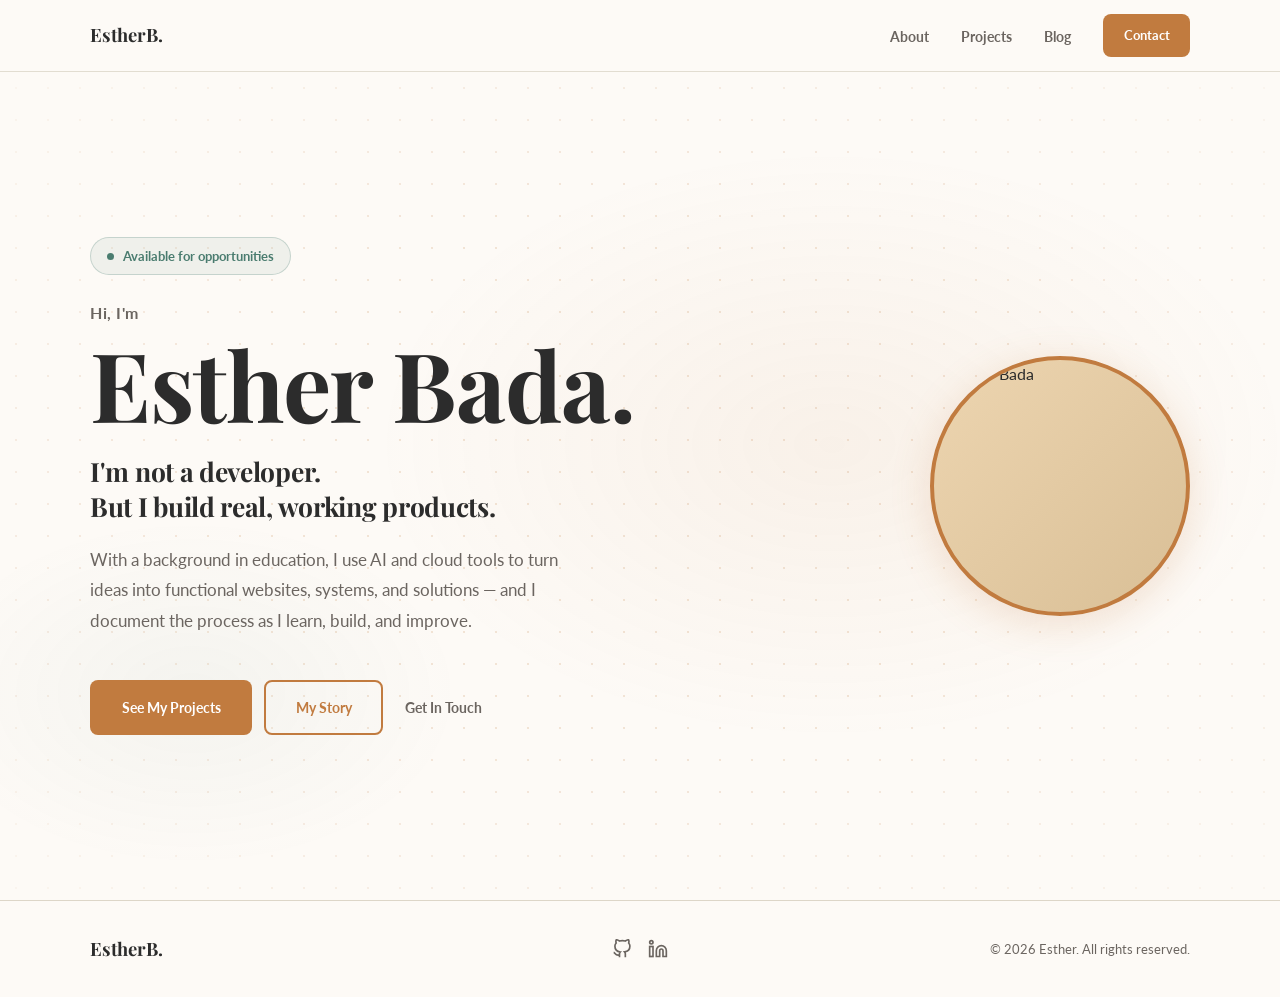
==== commit 8e1918f5: "Add files via upload redesign: warm theme, animations and photo" ====
--- a/index.html
+++ b/index.html
@@ -3,11 +3,16 @@
 <head>
   <meta charset="UTF-8" />
   <meta name="viewport" content="width=device-width, initial-scale=1.0" />
-  <title>Esther Bada | Portfolio</title>
+  <meta name="description" content="Educator building real products with AI and cloud tools." />
+  <meta property="og:title" content="Esther Bada | Portfolio" />
+  <meta property="og:description" content="Educator building real products with AI and cloud tools." />
+  <meta property="og:type" content="website" />
+  <title>Esther Bada | Educator Building with AI &amp; Cloud</title>
+  <link rel="icon" type="image/svg+xml" href="favicon.svg" />
   <link rel="stylesheet" href="style.css" />
   <link rel="preconnect" href="https://fonts.googleapis.com" />
   <link rel="preconnect" href="https://fonts.gstatic.com" crossorigin />
-  <link href="https://fonts.googleapis.com/css2?family=Plus+Jakarta+Sans:wght@700;800&family=Inter:wght@400;500;600&family=Fira+Code:wght@400;500&display=swap" rel="stylesheet" />
+  <link href="https://fonts.googleapis.com/css2?family=Playfair+Display:ital,wght@0,400;0,700;1,400&family=Lato:wght@400;700&display=swap" rel="stylesheet" />
 </head>
 <body>
 
@@ -33,23 +38,30 @@
     <section id="hero" class="hero">
       <div class="hero-dots" aria-hidden="true"></div>
       <div class="container hero-inner">
-        <div class="hero-badge fade-up">
-          <span class="badge-dot"></span>
-          Available for opportunities
+        <div class="hero-text">
+          <div class="hero-badge fade-up">
+            <span class="badge-dot"></span>
+            Available for opportunities
+          </div>
+          <p class="hero-greeting fade-up delay-1">Hi, I'm</p>
+          <h1 class="hero-name fade-up delay-2">Esther Bada.</h1>
+          <p class="hero-headline fade-up delay-3">
+            I'm not a developer.<br class="hero-br" />
+            But I build real, working products.
+          </p>
+          <p class="hero-tagline fade-up delay-4">
+            With a background in education, I use AI and cloud tools to turn ideas into functional websites, systems, and solutions — and I document the process as I learn, build, and improve.
+          </p>
+          <div class="hero-cta fade-up delay-5">
+            <a href="projects.html" class="btn">See My Projects</a>
+            <a href="about.html" class="btn btn-outline">My Story</a>
+            <a href="contact.html" class="btn btn-ghost">Get In Touch</a>
+          </div>
         </div>
-        <p class="hero-greeting fade-up delay-1">Hi, I'm</p>
-        <h1 class="hero-name fade-up delay-2">Esther Bada.</h1>
-        <p class="hero-headline fade-up delay-3">
-          I'm not a developer.<br class="hero-br" />
-          But I build real, working products.
-        </p>
-        <p class="hero-tagline fade-up delay-4">
-          With a background in education, I use AI and cloud tools to turn ideas into functional websites, systems, and solutions — and I document the process as I learn, build, and improve.
-        </p>
-        <div class="hero-cta fade-up delay-5">
-          <a href="projects.html" class="btn">See My Projects</a>
-          <a href="about.html" class="btn btn-outline">My Story</a>
-          <a href="contact.html" class="btn btn-ghost">Get In Touch</a>
+        <div class="hero-photo fade-up delay-3">
+          <div class="hero-photo-circle">
+            <img src="images/esther.jpeg" alt="Esther Bada" class="hero-photo-img" />
+          </div>
         </div>
       </div>
     </section>
@@ -64,7 +76,7 @@
         <a href="https://github.com" target="_blank" rel="noopener" aria-label="GitHub">
           <svg width="20" height="20" viewBox="0 0 24 24" fill="none" stroke="currentColor" stroke-width="2"><path d="M9 19c-5 1.5-5-2.5-7-3m14 6v-3.87a3.37 3.37 0 0 0-.94-2.61c3.14-.35 6.44-1.54 6.44-7A5.44 5.44 0 0 0 20 4.77 5.07 5.07 0 0 0 19.91 1S18.73.65 16 2.48a13.38 13.38 0 0 0-7 0C6.27.65 5.09 1 5.09 1A5.07 5.07 0 0 0 5 4.77a5.44 5.44 0 0 0-1.5 3.78c0 5.42 3.3 6.61 6.44 7A3.37 3.37 0 0 0 9 18.13V22"/></svg>
         </a>
-        <a href="https://linkedin.com" target="_blank" rel="noopener" aria-label="LinkedIn">
+        <a href="https://www.linkedin.com/in/esther-bada" target="_blank" rel="noopener" aria-label="LinkedIn">
           <svg width="20" height="20" viewBox="0 0 24 24" fill="none" stroke="currentColor" stroke-width="2"><path d="M16 8a6 6 0 0 1 6 6v7h-4v-7a2 2 0 0 0-2-2 2 2 0 0 0-2 2v7h-4v-7a6 6 0 0 1 6-6z"/><rect x="2" y="9" width="4" height="12"/><circle cx="4" cy="4" r="2"/></svg>
         </a>
       </div>
--- a/style.css
+++ b/style.css
@@ -3,32 +3,35 @@
    ============================================================ */
 :root {
   /* Backgrounds */
-  --clr-bg:        #09090b;
-  --clr-surface:   #18181b;
-  --clr-surface-2: #27272a;
-  --clr-border:    #3f3f46;
-
-  /* Accent — violet */
-  --clr-accent:    #8b5cf6;
-  --clr-accent-lt: #a78bfa;
-  --clr-accent-dk: #7c3aed;
+  --clr-bg:        #FDFAF6;
+  --clr-surface:   #F4EFE6;
+  --clr-surface-2: #EBE4D8;
+  --clr-border:    #DDD6C8;
+
+  /* Accent — terracotta / amber */
+  --clr-accent:    #C17B3F;
+  --clr-accent-lt: #D4934E;
+  --clr-accent-dk: #A66530;
+
+  /* Secondary accent — muted sage green */
+  --clr-sage:      #4A7C6F;
 
   /* Text */
-  --clr-text:      #fafafa;
-  --clr-muted:     #a1a1aa;
+  --clr-text:      #2C2C2C;
+  --clr-muted:     #6B6560;
 
   /* Tags */
-  --clr-tag-bg:    rgba(139,92,246,0.1);
-  --clr-tag-text:  #a78bfa;
-  --clr-tag-border:rgba(139,92,246,0.25);
-
-  /* Status green */
-  --clr-green:     #4ade80;
+  --clr-tag-bg:    rgba(193,123,63,0.08);
+  --clr-tag-text:  #8C5420;
+  --clr-tag-border:rgba(193,123,63,0.28);
+
+  /* Status / availability */
+  --clr-green:     #4A7C6F;
 
   /* Fonts */
-  --font-display: 'Plus Jakarta Sans', system-ui, sans-serif;
-  --font-sans:    'Inter', system-ui, sans-serif;
-  --font-mono:    'Fira Code', monospace;
+  --font-display: 'Playfair Display', Georgia, serif;
+  --font-sans:    'Lato', system-ui, sans-serif;
+  --font-mono:    'Courier New', monospace;
 
   /* Radii */
   --radius-sm: 8px;
@@ -37,8 +40,8 @@
   --radius-pill: 999px;
 
   /* Shadows */
-  --shadow-card: 0 8px 32px rgba(0,0,0,0.45);
-  --shadow-glow: 0 0 48px rgba(139,92,246,0.2);
+  --shadow-card: 0 4px 24px rgba(44,30,14,0.10);
+  --shadow-glow: 0 4px 20px rgba(193,123,63,0.28);
 
   --transition: 0.22s ease;
   --nav-h: 72px;
@@ -58,6 +61,7 @@
   line-height: 1.75;
   -webkit-font-smoothing: antialiased;
   -moz-osx-font-smoothing: grayscale;
+  animation: pageFade 0.5s ease-in both;
 }
 
 img { display: block; max-width: 100%; }
@@ -67,7 +71,7 @@
 code {
   font-family: var(--font-mono);
   background: var(--clr-surface-2);
-  color: var(--clr-accent-lt);
+  color: var(--clr-accent-dk);
   padding: 2px 7px;
   border-radius: 5px;
   font-size: 0.875em;
@@ -89,17 +93,10 @@
 .hidden { display: none !important; }
 
 /* ============================================================
-   SECTION LABELS  (e.g. "01 / About")
+   SECTION LABELS  — hidden; simple headings used instead
    ============================================================ */
 .section-label {
-  display: block;
-  font-family: var(--font-mono);
-  font-size: 0.72rem;
-  font-weight: 500;
-  color: var(--clr-accent);
-  letter-spacing: 3px;
-  text-transform: uppercase;
-  margin-bottom: 0.6rem;
+  display: none;
 }
 
 /* ============================================================
@@ -110,37 +107,37 @@
   align-items: center;
   gap: 0.5rem;
   padding: 0.8rem 1.85rem;
-  background: linear-gradient(135deg, var(--clr-accent) 0%, var(--clr-accent-dk) 100%);
+  background: var(--clr-accent);
   color: #fff;
   border: 2px solid transparent;
   border-radius: var(--radius-sm);
   font-family: var(--font-sans);
-  font-weight: 600;
+  font-weight: 700;
   font-size: 0.9rem;
   cursor: pointer;
   transition:
     transform var(--transition),
     box-shadow var(--transition),
-    filter var(--transition);
+    background var(--transition);
   text-decoration: none;
   white-space: nowrap;
 }
 .btn:hover {
   transform: translateY(-2px);
   box-shadow: var(--shadow-glow);
-  filter: brightness(1.1);
+  background: var(--clr-accent-dk);
 }
 .btn:active { transform: translateY(0); }
 
 .btn-outline {
   background: transparent;
-  color: var(--clr-accent-lt);
-  border-color: var(--clr-border);
+  color: var(--clr-accent);
+  border-color: var(--clr-accent);
 }
 .btn-outline:hover {
-  border-color: var(--clr-accent);
-  background: rgba(139,92,246,0.08);
-  filter: none;
+  background: rgba(193,123,63,0.08);
+  border-color: var(--clr-accent-dk);
+  color: var(--clr-accent-dk);
   box-shadow: none;
 }
 
@@ -155,10 +152,10 @@
   top: 0;
   z-index: 100;
   height: var(--nav-h);
-  background: rgba(9, 9, 11, 0.8);
+  background: rgba(253, 250, 246, 0.92);
   backdrop-filter: blur(16px);
   -webkit-backdrop-filter: blur(16px);
-  border-bottom: 1px solid rgba(63, 63, 70, 0.6);
+  border-bottom: 1px solid rgba(221, 214, 200, 0.8);
 }
 
 .nav {
@@ -169,11 +166,11 @@
 }
 
 .nav-logo {
-  font-family: var(--font-mono);
-  font-size: 1.05rem;
-  font-weight: 500;
+  font-family: var(--font-display);
+  font-size: 1.15rem;
+  font-weight: 700;
   color: var(--clr-text);
-  letter-spacing: -0.5px;
+  letter-spacing: 0;
 }
 .nav-logo .accent { color: var(--clr-accent); }
 
@@ -183,8 +180,8 @@
   gap: 2rem;
 }
 .nav-links a:not(.btn) {
-  font-size: 0.875rem;
-  font-weight: 500;
+  font-size: 0.9rem;
+  font-weight: 700;
   color: var(--clr-muted);
   position: relative;
   padding-bottom: 2px;
@@ -200,13 +197,16 @@
   background: var(--clr-accent);
   border-radius: 2px;
   transform: scaleX(0);
+  transform-origin: right;
+  transition: transform 0.3s ease;
+}
+.nav-links a:not(.btn):hover,
+.nav-links a:not(.btn).active { color: var(--clr-accent); }
+.nav-links a:not(.btn):hover::after,
+.nav-links a:not(.btn).active::after {
+  transform: scaleX(1);
   transform-origin: left;
-  transition: transform var(--transition);
-}
-.nav-links a:not(.btn):hover,
-.nav-links a:not(.btn).active { color: var(--clr-text); }
-.nav-links a:not(.btn):hover::after,
-.nav-links a:not(.btn).active::after { transform: scaleX(1); }
+}
 
 .nav-toggle {
   display: none;
@@ -241,28 +241,37 @@
   overflow: hidden;
 }
 
-/* Dot grid background */
+/* Subtle dot grid */
 .hero-dots {
   position: absolute;
   inset: 0;
-  background-image: radial-gradient(circle, rgba(63,63,70,0.6) 1px, transparent 1px);
+  background-image: radial-gradient(circle, rgba(193,123,63,0.18) 1px, transparent 1px);
   background-size: 32px 32px;
   mask-image: radial-gradient(ellipse 80% 80% at 50% 50%, black 40%, transparent 100%);
   pointer-events: none;
 }
 
-/* Radial glow */
+/* Warm radial glow */
 .hero::before {
   content: '';
   position: absolute;
   inset: 0;
   background:
-    radial-gradient(ellipse 55% 55% at 65% 45%, rgba(139,92,246,0.1) 0%, transparent 65%),
-    radial-gradient(ellipse 35% 35% at 15% 75%, rgba(139,92,246,0.06) 0%, transparent 60%);
+    radial-gradient(ellipse 55% 55% at 65% 45%, rgba(193,123,63,0.07) 0%, transparent 65%),
+    radial-gradient(ellipse 35% 35% at 15% 75%, rgba(74,124,111,0.05) 0%, transparent 60%);
   pointer-events: none;
 }
 
-.hero-inner { position: relative; }
+/* Two-column layout: text left, photo right */
+.hero-inner {
+  position: relative;
+  display: grid;
+  grid-template-columns: 1fr auto;
+  gap: 4rem;
+  align-items: center;
+}
+
+.hero-text { /* contains all text & CTA */ }
 
 /* Availability badge */
 .hero-badge {
@@ -270,18 +279,18 @@
   align-items: center;
   gap: 0.55rem;
   padding: 0.4rem 1rem;
-  background: rgba(74, 222, 128, 0.07);
-  border: 1px solid rgba(74, 222, 128, 0.22);
+  background: rgba(74, 124, 111, 0.08);
+  border: 1px solid rgba(74, 124, 111, 0.25);
   border-radius: var(--radius-pill);
   font-size: 0.8rem;
-  font-weight: 500;
-  color: var(--clr-green);
+  font-weight: 700;
+  color: var(--clr-sage);
   margin-bottom: 1.5rem;
 }
 .badge-dot {
   width: 7px;
   height: 7px;
-  background: var(--clr-green);
+  background: var(--clr-sage);
   border-radius: 50%;
   animation: pulse-dot 2.2s ease-in-out infinite;
 }
@@ -291,8 +300,9 @@
 }
 
 .hero-greeting {
-  font-family: var(--font-mono);
+  font-family: var(--font-sans);
   font-size: 1rem;
+  font-weight: 700;
   color: var(--clr-muted);
   margin-bottom: 0.4rem;
   letter-spacing: 0.5px;
@@ -300,59 +310,81 @@
 
 .hero-name {
   font-family: var(--font-display);
-  font-size: clamp(3.5rem, 10vw, 7rem);
-  font-weight: 800;
-  line-height: 1;
-  letter-spacing: -3px;
-  background: linear-gradient(135deg, var(--clr-text) 40%, var(--clr-accent-lt) 100%);
-  -webkit-background-clip: text;
-  -webkit-text-fill-color: transparent;
-  background-clip: text;
-  margin-bottom: 1.5rem;
+  font-size: clamp(3rem, 9vw, 6rem);
+  font-weight: 700;
+  line-height: 1.05;
+  letter-spacing: -1px;
+  color: var(--clr-text);
+  margin-bottom: 1.25rem;
+}
+
+.hero-headline {
+  font-family: var(--font-display);
+  font-size: clamp(1.2rem, 3vw, 1.65rem);
+  font-weight: 700;
+  color: var(--clr-text);
+  line-height: 1.35;
+  letter-spacing: -0.3px;
+  margin-bottom: 1.25rem;
+  max-width: 520px;
 }
 
 .hero-tagline {
-  font-size: clamp(1rem, 2.5vw, 1.2rem);
+  font-size: clamp(0.95rem, 2vw, 1.05rem);
   color: var(--clr-muted);
   max-width: 500px;
-  line-height: 1.7;
-  margin-bottom: 2.5rem;
+  line-height: 1.8;
+  margin-bottom: 2.75rem;
 }
 
 .hero-cta {
   display: flex;
-  gap: 0.9rem;
+  gap: 0.75rem;
   flex-wrap: wrap;
-  margin-bottom: 5rem;
-}
-
-.hero-scroll {
-  display: flex;
-  align-items: center;
-  gap: 0.9rem;
-  color: #52525b;
-  font-size: 0.7rem;
-  letter-spacing: 3px;
-  text-transform: uppercase;
-  font-family: var(--font-mono);
-}
-.scroll-line {
-  width: 56px;
-  height: 1px;
-  background: #3f3f46;
-  position: relative;
+  align-items: center;
+}
+
+/* Ghost button — tertiary action */
+.btn-ghost {
+  background: transparent;
+  color: var(--clr-muted);
+  border-color: transparent;
+  padding-left: 0.5rem;
+  padding-right: 0.5rem;
+}
+.btn-ghost:hover {
+  color: var(--clr-accent);
+  background: transparent;
+  box-shadow: none;
+  transform: none;
+}
+
+.hero-br { display: inline; }
+
+/* Profile photo placeholder */
+.hero-photo {
+  flex-shrink: 0;
+  display: flex;
+  align-items: center;
+  justify-content: center;
+}
+
+.hero-photo-circle {
+  width: 260px;
+  height: 260px;
+  border-radius: 50%;
+  background: linear-gradient(135deg, #EDD5B0 0%, #D9BF96 100%);
+  border: 4px solid var(--clr-accent);
   overflow: hidden;
-}
-.scroll-line::after {
-  content: '';
-  position: absolute;
-  inset: 0;
-  background: var(--clr-accent);
-  animation: scanline 2.4s ease-in-out infinite;
-}
-@keyframes scanline {
-  0%   { transform: translateX(-100%); }
-  100% { transform: translateX(250%); }
+  box-shadow: 0 8px 40px rgba(193,123,63,0.2);
+}
+
+.hero-photo-img {
+  width: 100%;
+  height: 100%;
+  object-fit: cover;
+  object-position: center top;
+  display: block;
 }
 
 /* ============================================================
@@ -361,9 +393,9 @@
 .section-title {
   font-family: var(--font-display);
   font-size: clamp(1.9rem, 4.5vw, 2.75rem);
-  font-weight: 800;
-  letter-spacing: -1.5px;
-  line-height: 1.1;
+  font-weight: 700;
+  letter-spacing: -0.5px;
+  line-height: 1.15;
   margin-bottom: 1rem;
   color: var(--clr-text);
 }
@@ -402,9 +434,9 @@
   display: block;
   font-family: var(--font-display);
   font-size: 2.25rem;
-  font-weight: 800;
+  font-weight: 700;
   letter-spacing: -1px;
-  color: var(--clr-text);
+  color: var(--clr-accent);
   line-height: 1;
   margin-bottom: 0.3rem;
 }
@@ -416,7 +448,7 @@
 
 .skills h3 {
   font-size: 0.75rem;
-  font-weight: 600;
+  font-weight: 700;
   color: var(--clr-muted);
   text-transform: uppercase;
   letter-spacing: 2px;
@@ -435,12 +467,13 @@
   border: 1px solid var(--clr-tag-border);
   border-radius: var(--radius-pill);
   font-size: 0.82rem;
-  font-family: var(--font-mono);
+  font-family: var(--font-sans);
+  font-weight: 700;
   transition: background var(--transition), border-color var(--transition);
 }
 .skill-tag:hover {
-  background: rgba(139,92,246,0.18);
-  border-color: rgba(139,92,246,0.45);
+  background: rgba(193,123,63,0.15);
+  border-color: rgba(193,123,63,0.45);
 }
 
 /* ============================================================
@@ -454,15 +487,15 @@
 
 .card {
   position: relative;
-  background: var(--clr-surface);
+  background: var(--clr-bg);
   border: 1px solid var(--clr-border);
   border-radius: var(--radius-md);
   padding: 1.875rem;
   overflow: hidden;
   transition:
-    border-color var(--transition),
-    transform var(--transition),
-    box-shadow var(--transition);
+    border-color 0.3s ease,
+    transform 0.3s ease,
+    box-shadow 0.3s ease;
 }
 
 /* Gradient bottom accent that slides in on hover */
@@ -472,21 +505,21 @@
   bottom: 0;
   left: 0;
   right: 0;
-  height: 2px;
+  height: 3px;
   background: linear-gradient(90deg, var(--clr-accent-dk), var(--clr-accent-lt));
   border-radius: 0 0 var(--radius-md) var(--radius-md);
   opacity: 0;
-  transition: opacity var(--transition);
+  transition: opacity 0.3s ease;
 }
 
 .card:hover {
-  border-color: rgba(139,92,246,0.45);
-  transform: translateY(-5px);
-  box-shadow: var(--shadow-card);
+  border-color: rgba(193,123,63,0.4);
+  transform: translateY(-4px);
+  box-shadow: 0 8px 32px rgba(44,30,14,0.13);
 }
 .card:hover::after { opacity: 1; }
 
-/* Section-alt cards invert the bg */
+/* Section-alt cards use page bg so they pop against the surface */
 .section-alt .card {
   background: var(--clr-bg);
 }
@@ -502,28 +535,29 @@
 .card-links {
   display: flex;
   gap: 0.75rem;
-  color: #52525b;
+  color: var(--clr-muted);
 }
 .card-links a {
   transition: color var(--transition);
   display: flex;
   align-items: center;
 }
-.card-links a:hover { color: var(--clr-accent-lt); }
+.card-links a:hover { color: var(--clr-accent); }
 
 .card-title {
   font-size: 1.05rem;
-  font-weight: 600;
+  font-weight: 700;
   margin-bottom: 0.6rem;
   color: var(--clr-text);
   line-height: 1.4;
+  font-family: var(--font-display);
 }
 .card-title a { transition: color var(--transition); }
-.card-title a:hover { color: var(--clr-accent-lt); }
+.card-title a:hover { color: var(--clr-accent); }
 
 .card-desc {
   color: var(--clr-muted);
-  font-size: 0.88rem;
+  font-size: 0.9rem;
   line-height: 1.7;
   margin-bottom: 1.25rem;
 }
@@ -536,8 +570,8 @@
 }
 .card-tags span {
   font-size: 0.72rem;
-  font-family: var(--font-mono);
-  color: #71717a;
+  font-weight: 700;
+  color: var(--clr-muted);
   background: var(--clr-surface-2);
   padding: 0.22rem 0.65rem;
   border-radius: 5px;
@@ -547,7 +581,7 @@
 /* ============================================================
    BLOG CARDS
    ============================================================ */
-.card--blog { background: var(--clr-surface); }
+.card--blog { background: var(--clr-bg); }
 .section-alt .card--blog { background: var(--clr-bg); }
 
 .blog-meta {
@@ -558,13 +592,14 @@
 }
 .blog-meta time {
   font-size: 0.78rem;
-  color: #71717a;
-  font-family: var(--font-mono);
+  color: var(--clr-muted);
+  font-family: var(--font-sans);
 }
 .blog-tag {
+  display: inline-block;
   font-size: 0.72rem;
-  font-weight: 600;
-  color: var(--clr-accent-lt);
+  font-weight: 700;
+  color: var(--clr-tag-text);
   background: var(--clr-tag-bg);
   padding: 0.22rem 0.65rem;
   border-radius: 5px;
@@ -576,29 +611,29 @@
   gap: 0.3rem;
   margin-top: 0.75rem;
   font-size: 0.85rem;
-  font-weight: 600;
-  color: var(--clr-accent-lt);
+  font-weight: 700;
+  color: var(--clr-accent);
   transition: gap var(--transition), color var(--transition);
 }
 .blog-read-more:hover {
   gap: 0.55rem;
-  color: #fff;
-}
-
-/* ============================================================
-   BLOG POST (inline article)
+  color: var(--clr-accent-dk);
+}
+
+/* ============================================================
+   BLOG POST — editorial article layout
    ============================================================ */
 .blog-divider {
   display: flex;
   align-items: center;
   gap: 1.25rem;
-  margin-top: 4rem;
-  margin-bottom: 2rem;
+  margin-top: 5rem;
+  margin-bottom: 3.5rem;
 }
 .blog-divider-label {
-  font-family: var(--font-mono);
+  font-family: var(--font-sans);
   font-size: 0.72rem;
-  font-weight: 500;
+  font-weight: 700;
   color: var(--clr-accent);
   letter-spacing: 3px;
   text-transform: uppercase;
@@ -611,61 +646,131 @@
 }
 
 .blog-post {
-  background: var(--clr-surface);
-  border: 1px solid var(--clr-border);
-  border-radius: var(--radius-lg);
-  padding: clamp(1.75rem, 5vw, 3.5rem);
-  max-width: 740px;
-}
-
-.blog-post-header time {
-  font-size: 0.78rem;
-  font-family: var(--font-mono);
-  color: #71717a;
-  display: block;
-  margin-bottom: 0.6rem;
-}
+  max-width: 680px;
+}
+
+.blog-post-header {
+  margin-bottom: 3rem;
+  padding-bottom: 2.75rem;
+  border-bottom: 1px solid var(--clr-border);
+}
+
+.blog-post-meta {
+  display: flex;
+  align-items: center;
+  gap: 0.875rem;
+  margin-bottom: 1.75rem;
+  flex-wrap: wrap;
+}
+.blog-post-meta time {
+  font-size: 0.75rem;
+  color: var(--clr-muted);
+}
+.blog-post-read-time {
+  font-size: 0.75rem;
+  color: var(--clr-muted);
+}
+.blog-post-meta time::before {
+  content: '·';
+  margin-right: 0.875rem;
+  color: var(--clr-border);
+}
+
 .blog-post-header h2 {
   font-family: var(--font-display);
-  font-size: clamp(1.5rem, 3.5vw, 2.1rem);
-  font-weight: 800;
-  letter-spacing: -1px;
+  font-size: clamp(1.6rem, 5vw, 3rem);
+  font-weight: 700;
+  letter-spacing: -0.5px;
   line-height: 1.2;
-  margin-bottom: 1rem;
-}
+  margin-bottom: 2rem;
+  color: var(--clr-text);
+}
+
 .blog-post-intro {
-  color: var(--clr-muted);
-  font-size: 1.05rem;
-  line-height: 1.65;
   border-left: 3px solid var(--clr-accent);
-  padding-left: 1.1rem;
-  margin-bottom: 2.5rem;
+  padding-left: 1.25rem;
+}
+.blog-post-intro p {
+  color: var(--clr-muted);
+  font-size: 1.075rem;
+  line-height: 1.8;
+  margin-bottom: 0.875rem;
+}
+.blog-post-intro p:last-child { margin-bottom: 0; }
+
+.blog-post-body {
+  padding-top: 0.5rem;
 }
 
 .blog-post-body h3 {
-  font-size: 1.1rem;
-  font-weight: 700;
-  color: var(--clr-accent-lt);
-  margin: 2.25rem 0 0.75rem;
-}
+  font-family: var(--font-sans);
+  font-size: 0.7rem;
+  font-weight: 700;
+  color: var(--clr-accent);
+  text-transform: uppercase;
+  letter-spacing: 3.5px;
+  margin: 3.25rem 0 1.25rem;
+}
+
 .blog-post-body p {
   color: var(--clr-muted);
-  margin-bottom: 1.1rem;
-  font-size: 0.975rem;
-  line-height: 1.8;
-}
+  margin-bottom: 1.4rem;
+  font-size: 1rem;
+  line-height: 1.9;
+}
+.blog-post-body p:last-child { margin-bottom: 0; }
+
 .blog-post-body ul,
 .blog-post-body ol {
-  list-style: initial;
-  padding-left: 1.5rem;
-  color: var(--clr-muted);
-  margin-bottom: 1.1rem;
-  font-size: 0.975rem;
-}
-.blog-post-body ol { list-style: decimal; }
-.blog-post-body li { margin-bottom: 0.5rem; line-height: 1.7; }
-.blog-post-body strong { color: var(--clr-text); font-weight: 600; }
-.blog-post-body em { color: var(--clr-text); }
+  list-style: none;
+  padding-left: 0;
+  color: var(--clr-muted);
+  margin: 0.25rem 0 1.75rem;
+  font-size: 1rem;
+  border-top: 1px solid var(--clr-border);
+}
+.blog-post-body ul li,
+.blog-post-body ol li {
+  padding: 0.65rem 0 0.65rem 1.5rem;
+  position: relative;
+  line-height: 1.7;
+  border-bottom: 1px solid var(--clr-border);
+}
+.blog-post-body ul li::before {
+  content: '';
+  position: absolute;
+  left: 0;
+  top: 50%;
+  transform: translateY(-50%);
+  width: 5px;
+  height: 5px;
+  border-radius: 50%;
+  background: var(--clr-accent);
+}
+.blog-post-body ol { counter-reset: blog-counter; }
+.blog-post-body ol li {
+  counter-increment: blog-counter;
+  padding-left: 2.25rem;
+}
+.blog-post-body ol li::before {
+  content: counter(blog-counter, decimal-leading-zero);
+  position: absolute;
+  left: 0;
+  color: var(--clr-accent);
+  font-family: var(--font-mono);
+  font-size: 0.75rem;
+  font-weight: 700;
+  top: 0.85rem;
+}
+
+.blog-post-body strong { color: var(--clr-text); font-weight: 700; }
+.blog-post-body em { color: var(--clr-text); font-style: italic; }
+
+.blog-post-body > p:last-child::after {
+  content: ' ∎';
+  color: var(--clr-accent);
+  font-size: 0.8rem;
+}
 
 /* ============================================================
    CONTACT
@@ -691,14 +796,14 @@
   display: flex;
   align-items: center;
   gap: 0.65rem;
-  color: #71717a;
+  color: var(--clr-muted);
   font-size: 0.9rem;
 }
 .contact-links a {
-  color: var(--clr-accent-lt);
+  color: var(--clr-accent);
   transition: color var(--transition);
 }
-.contact-links a:hover { color: var(--clr-text); }
+.contact-links a:hover { color: var(--clr-accent-dk); }
 
 /* Form */
 .contact-form {
@@ -709,9 +814,9 @@
   display: flex;
   flex-direction: column;
   gap: 1.25rem;
-}
-
-/* Side-by-side name + email */
+  box-shadow: var(--shadow-card);
+}
+
 .form-row {
   display: grid;
   grid-template-columns: 1fr 1fr;
@@ -725,13 +830,13 @@
 }
 .form-group label {
   font-size: 0.8rem;
-  font-weight: 600;
+  font-weight: 700;
   color: var(--clr-muted);
   letter-spacing: 0.3px;
 }
 .form-group input,
 .form-group textarea {
-  background: var(--clr-surface);
+  background: var(--clr-bg);
   border: 1px solid var(--clr-border);
   border-radius: var(--radius-sm);
   color: var(--clr-text);
@@ -743,19 +848,19 @@
   resize: vertical;
 }
 .form-group input::placeholder,
-.form-group textarea::placeholder { color: #52525b; }
+.form-group textarea::placeholder { color: #B0A898; }
 .form-group input:focus,
 .form-group textarea:focus {
   border-color: var(--clr-accent);
-  box-shadow: 0 0 0 3px rgba(139,92,246,0.12);
+  box-shadow: 0 0 0 3px rgba(193,123,63,0.12);
 }
 
 .form-success {
   font-size: 0.85rem;
-  color: var(--clr-green);
+  color: var(--clr-sage);
   text-align: center;
   min-height: 1.25rem;
-  font-weight: 500;
+  font-weight: 700;
 }
 
 /* ============================================================
@@ -777,15 +882,15 @@
   justify-content: center;
 }
 .footer-socials a {
-  color: #52525b;
+  color: var(--clr-muted);
   display: flex;
   transition: color var(--transition);
 }
-.footer-socials a:hover { color: var(--clr-accent-lt); }
+.footer-socials a:hover { color: var(--clr-accent); }
 
 .footer-copy {
   font-size: 0.8rem;
-  color: #52525b;
+  color: var(--clr-muted);
   text-align: right;
 }
 
@@ -799,19 +904,37 @@
 }
 .reveal {
   opacity: 0;
-  transform: translateY(18px);
-  transition: opacity 0.55s ease, transform 0.55s ease;
+  transform: translateY(30px);
+  transition: opacity 0.6s ease-out, transform 0.6s ease-out;
 }
 .reveal.is-visible { opacity: 1; transform: none; }
 
-.delay-1 { animation-delay: 0.12s; transition-delay: 0.1s; }
-.delay-2 { animation-delay: 0.24s; transition-delay: 0.2s; }
-.delay-3 { animation-delay: 0.36s; transition-delay: 0.3s; }
-.delay-4 { animation-delay: 0.48s; transition-delay: 0.4s; }
-.delay-5 { animation-delay: 0.6s;  transition-delay: 0.5s; }
+/* delay-N used for .fade-up on the hero; .reveal stagger is JS-driven */
+.delay-1 { animation-delay: 0.12s; }
+.delay-2 { animation-delay: 0.24s; }
+.delay-3 { animation-delay: 0.36s; }
+.delay-4 { animation-delay: 0.48s; }
+.delay-5 { animation-delay: 0.60s; }
 
 @keyframes fadeUp {
   to { opacity: 1; transform: none; }
+}
+
+@keyframes pageFade {
+  from { opacity: 0; }
+  to   { opacity: 1; }
+}
+
+/* ============================================================
+   FLOATING ANIMATION — hero photo circle
+   ============================================================ */
+@keyframes float {
+  0%, 100% { transform: translateY(0); }
+  50%       { transform: translateY(-10px); }
+}
+
+.hero-photo-circle {
+  animation: float 3s ease-in-out infinite;
 }
 
 /* ============================================================
@@ -820,6 +943,9 @@
 @media (max-width: 900px) {
   .about-grid { grid-template-columns: 1fr; gap: 3rem; }
   .contact-inner { grid-template-columns: 1fr; gap: 3rem; }
+  .hero-inner { grid-template-columns: 1fr; gap: 2.5rem; }
+  .hero-photo { order: -1; }
+  .hero-photo-circle { width: 180px; height: 180px; }
 }
 
 @media (max-width: 768px) {
@@ -829,7 +955,7 @@
     top: var(--nav-h);
     left: 0;
     right: 0;
-    background: rgba(9,9,11,0.97);
+    background: rgba(253, 250, 246, 0.97);
     backdrop-filter: blur(16px);
     border-bottom: 1px solid var(--clr-border);
     flex-direction: column;
@@ -856,4 +982,5 @@
   .section { padding: 80px 0; }
   .card-grid { grid-template-columns: 1fr; }
   .contact-form { padding: 1.5rem; }
-}
+  .hero-photo-circle { width: 150px; height: 150px; }
+}
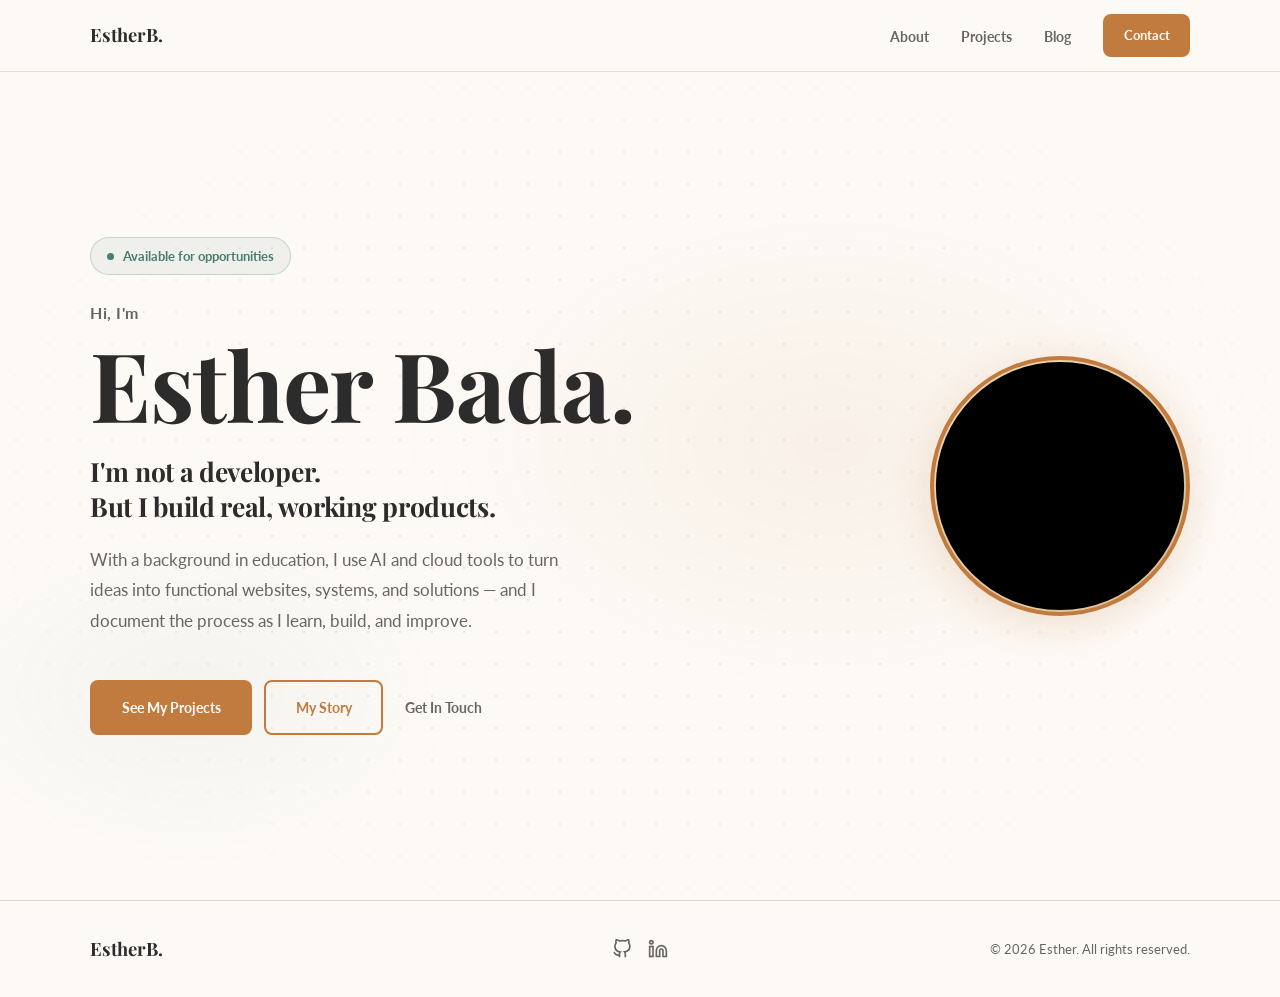
==== commit aadf885e: "Add files via upload" ====
--- a/index.html
+++ b/index.html
@@ -8,8 +8,8 @@
   <meta property="og:description" content="Educator building real products with AI and cloud tools." />
   <meta property="og:type" content="website" />
   <title>Esther Bada | Educator Building with AI &amp; Cloud</title>
-  <link rel="icon" type="image/svg+xml" href="favicon.svg" />
-  <link rel="stylesheet" href="style.css" />
+  <link rel="icon" type="image/svg+xml" href="./favicon.svg" />
+  <link rel="stylesheet" href="./style.css" />
   <link rel="preconnect" href="https://fonts.googleapis.com" />
   <link rel="preconnect" href="https://fonts.gstatic.com" crossorigin />
   <link href="https://fonts.googleapis.com/css2?family=Playfair+Display:ital,wght@0,400;0,700;1,400&family=Lato:wght@400;700&display=swap" rel="stylesheet" />
@@ -58,9 +58,12 @@
             <a href="contact.html" class="btn btn-ghost">Get In Touch</a>
           </div>
         </div>
-        <div class="hero-photo fade-up delay-3">
+        <div class="hero-photo">
           <div class="hero-photo-circle">
-            <img src="images/esther.jpeg" alt="Esther Bada" class="hero-photo-img" />
+            <svg class="hero-photo-ring" viewBox="0 0 268 268" aria-hidden="true">
+              <circle class="hero-photo-ring-circle" cx="134" cy="134" r="132" />
+            </svg>
+            <img src="./images/esther.jpeg" alt="Esther Bada" class="hero-photo-img" />
           </div>
         </div>
       </div>
@@ -84,6 +87,6 @@
     </div>
   </footer>
 
-  <script src="app.js"></script>
+  <script src="./app.js"></script>
 </body>
 </html>
